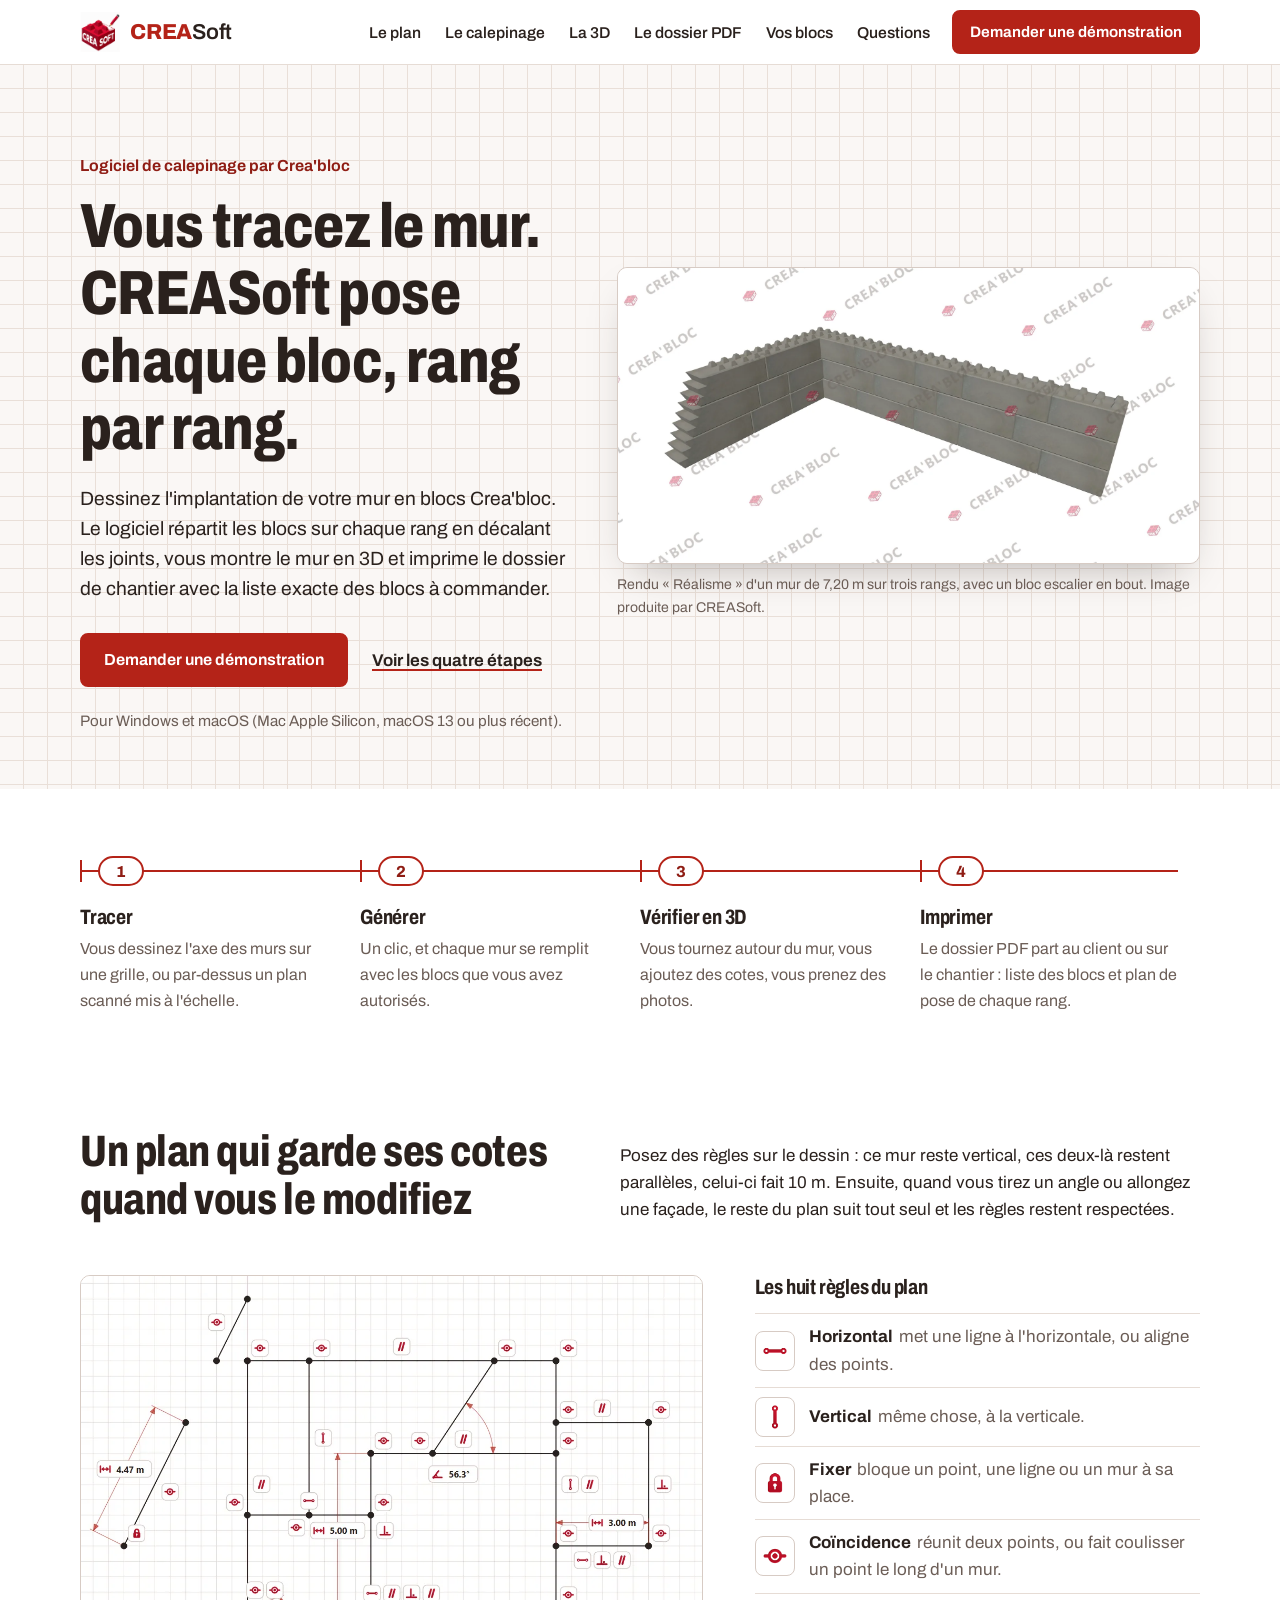
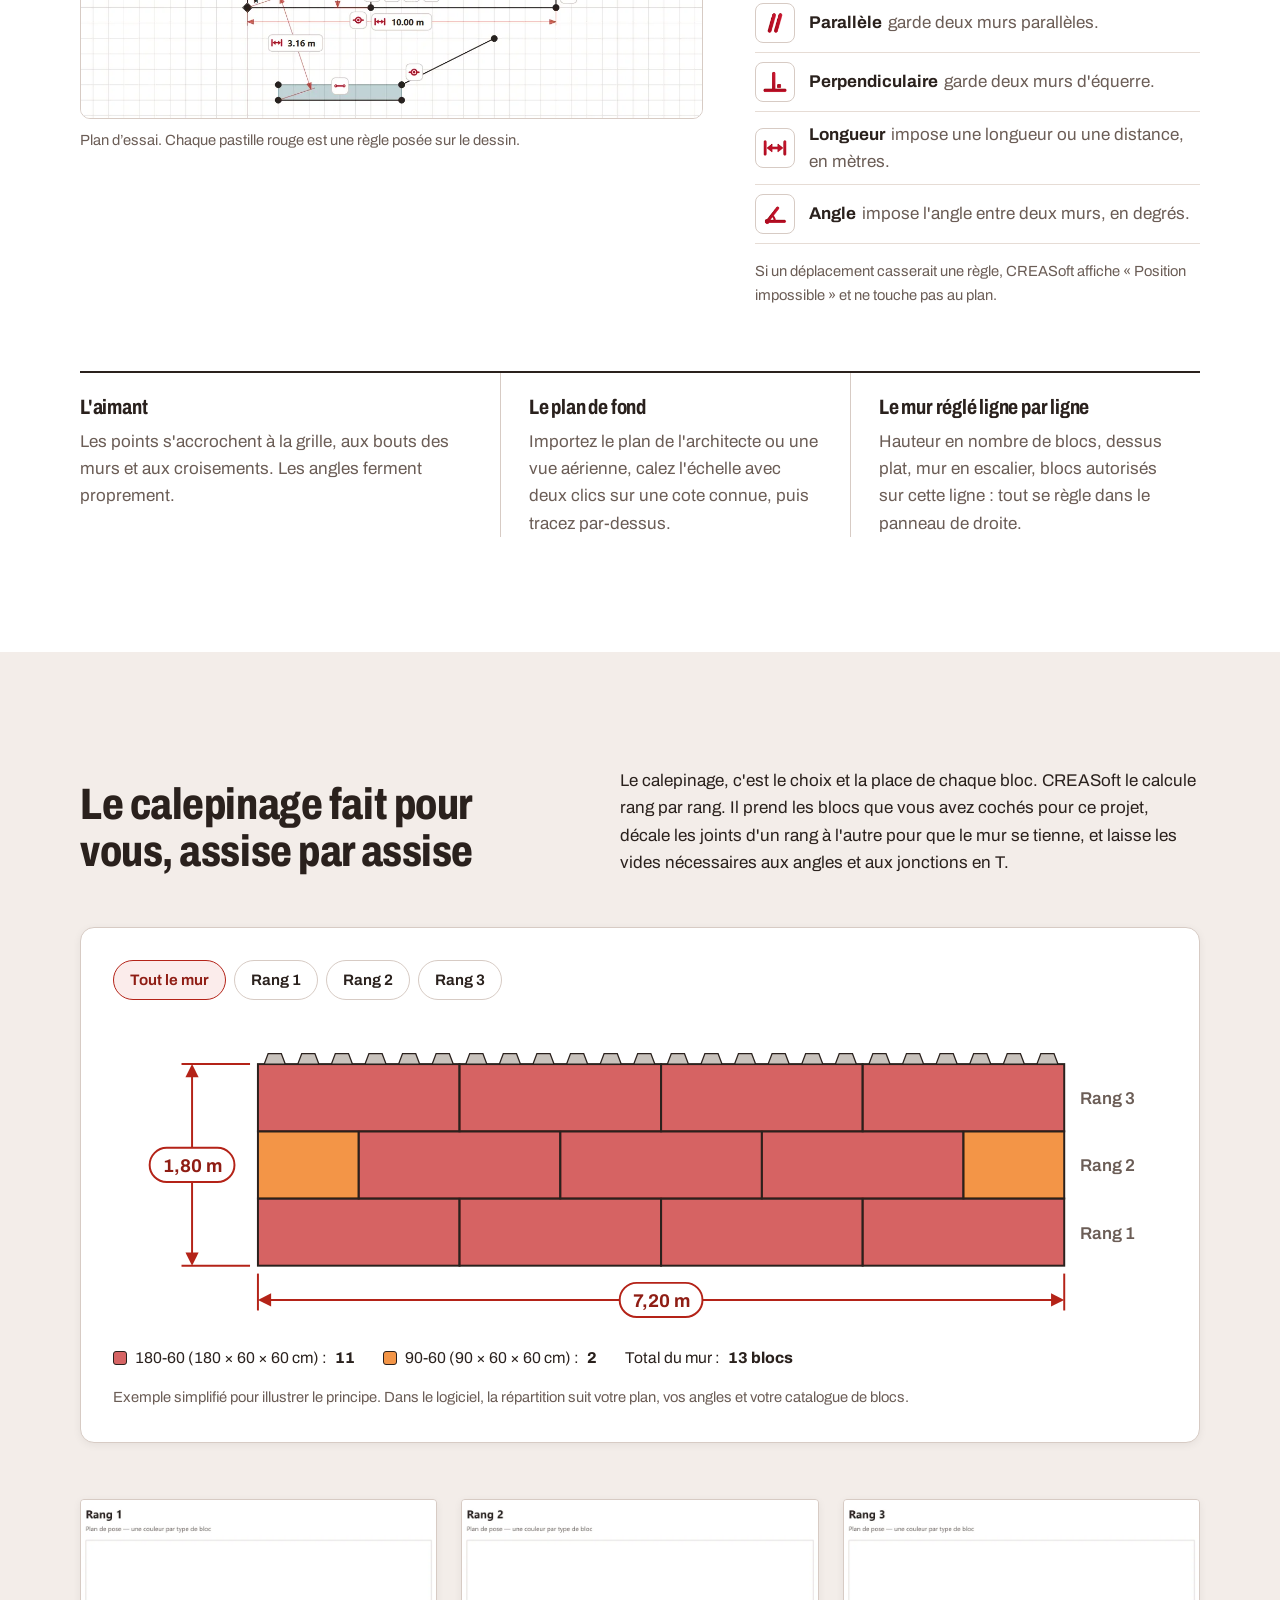
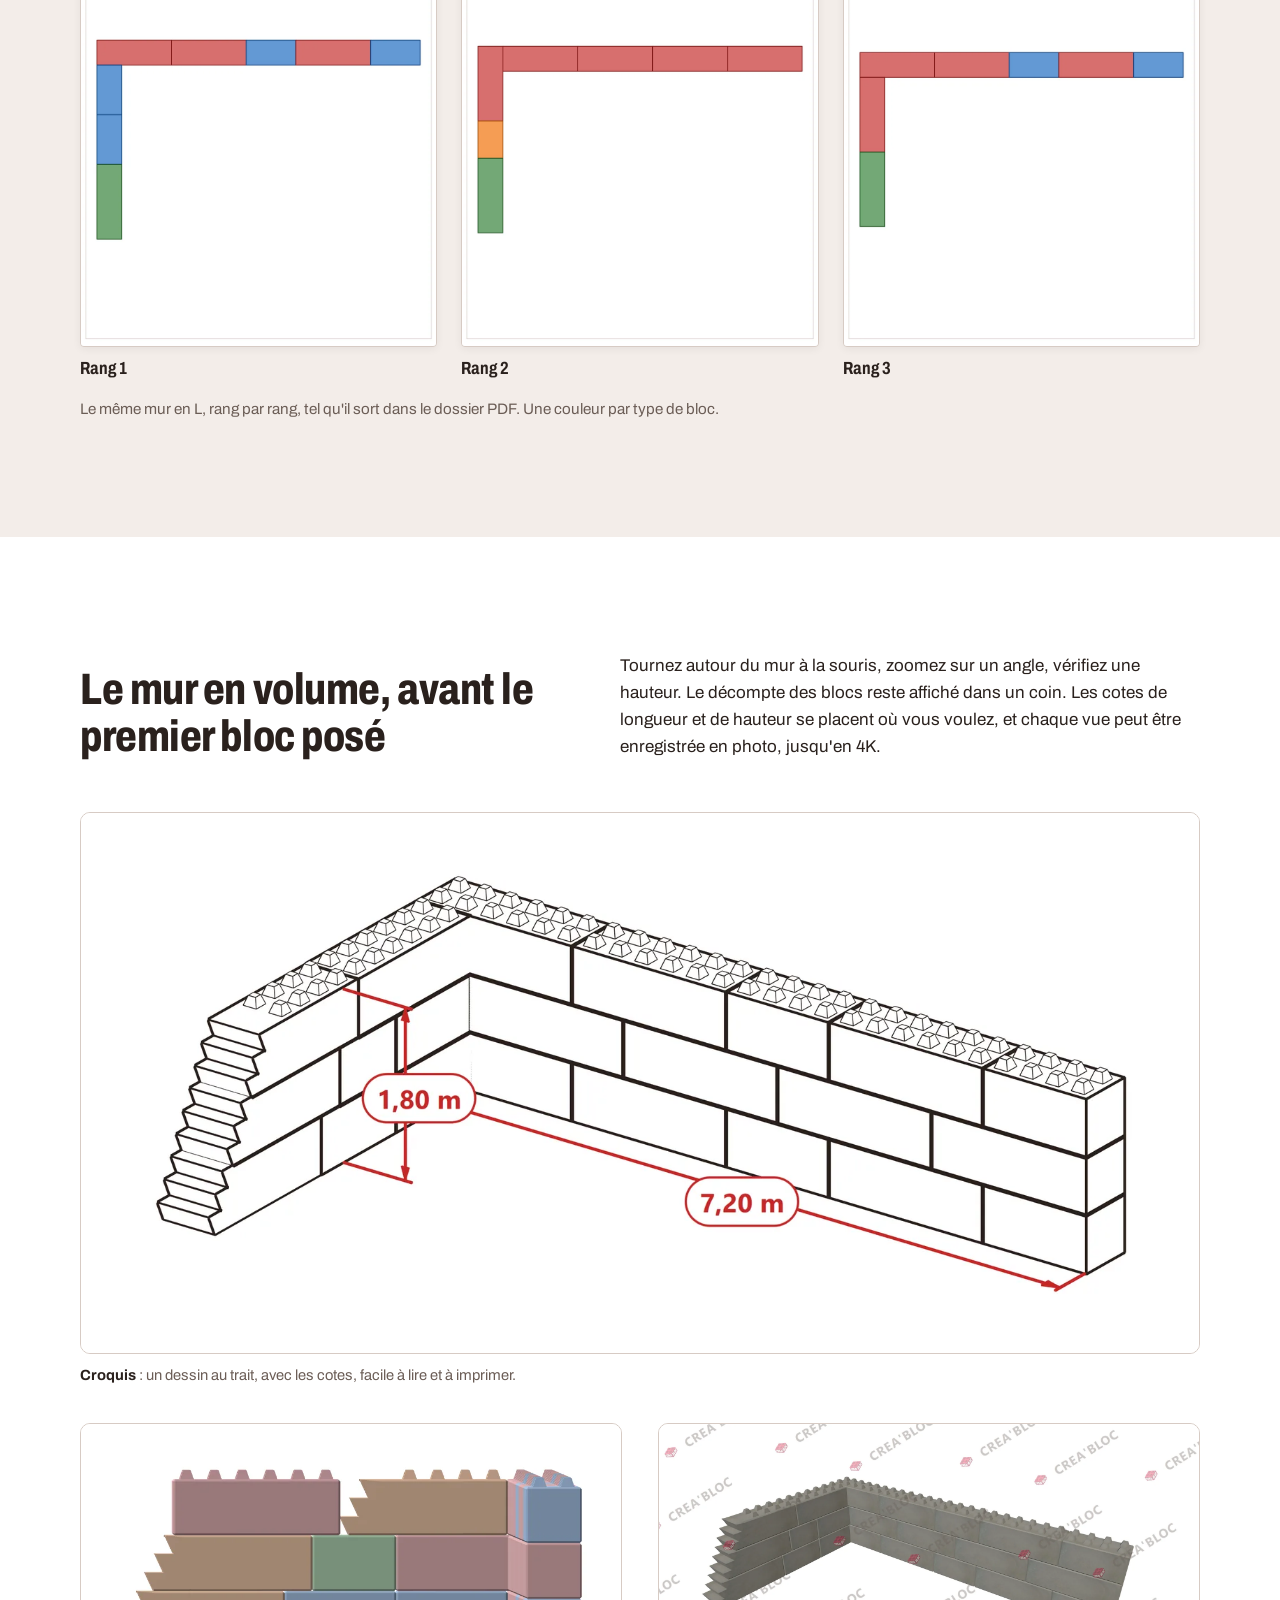
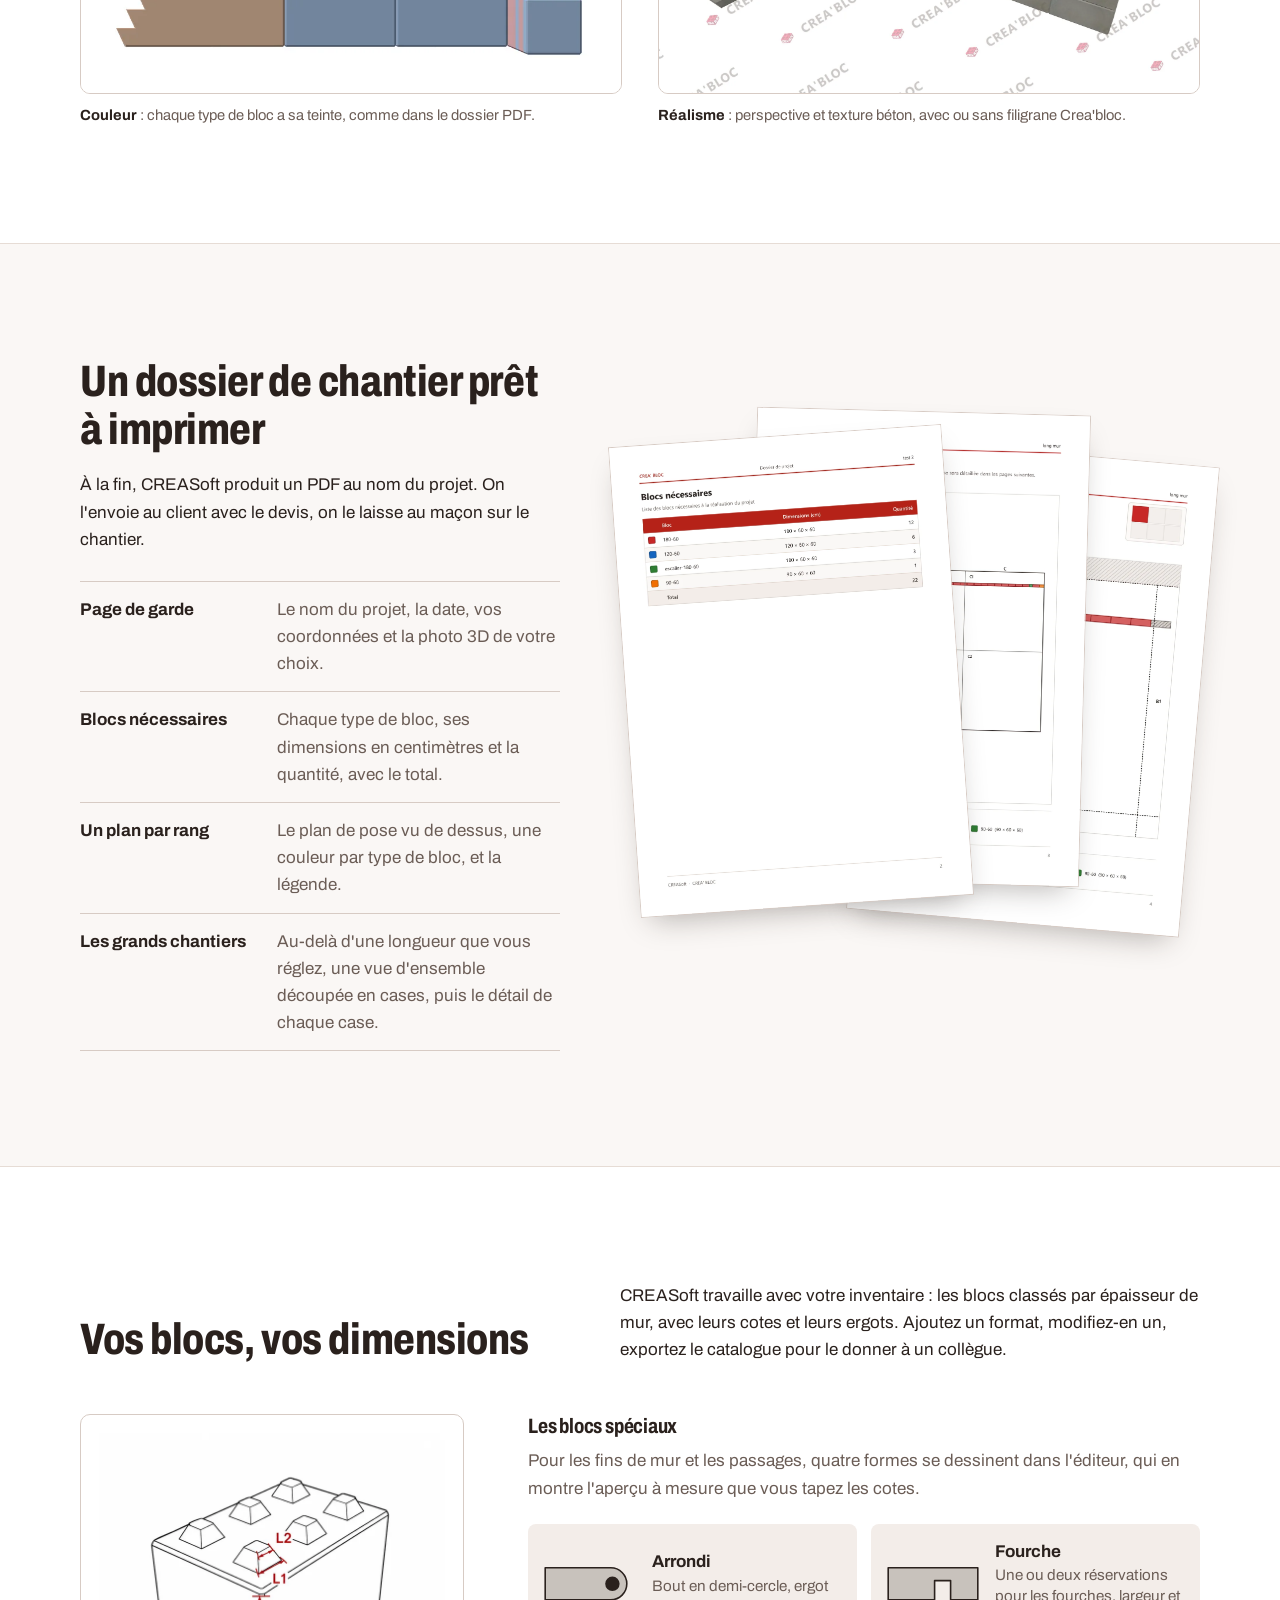
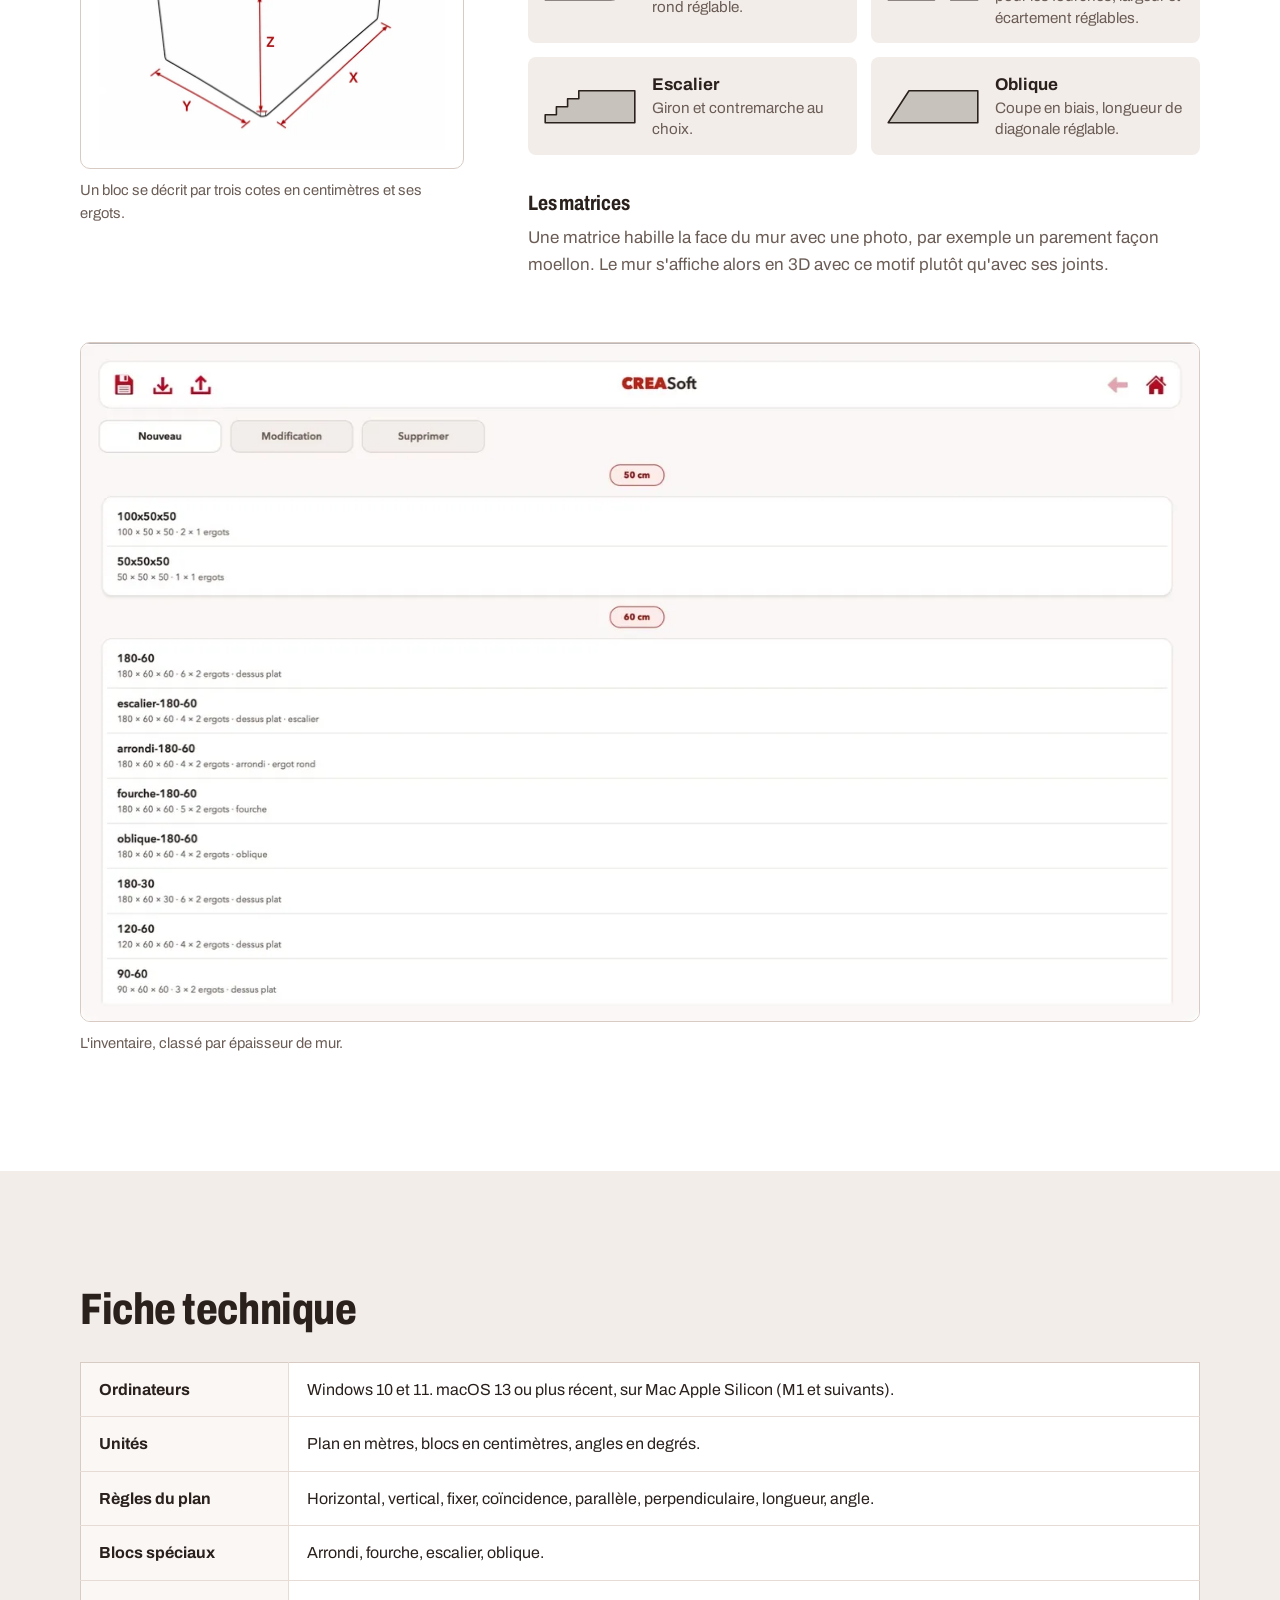
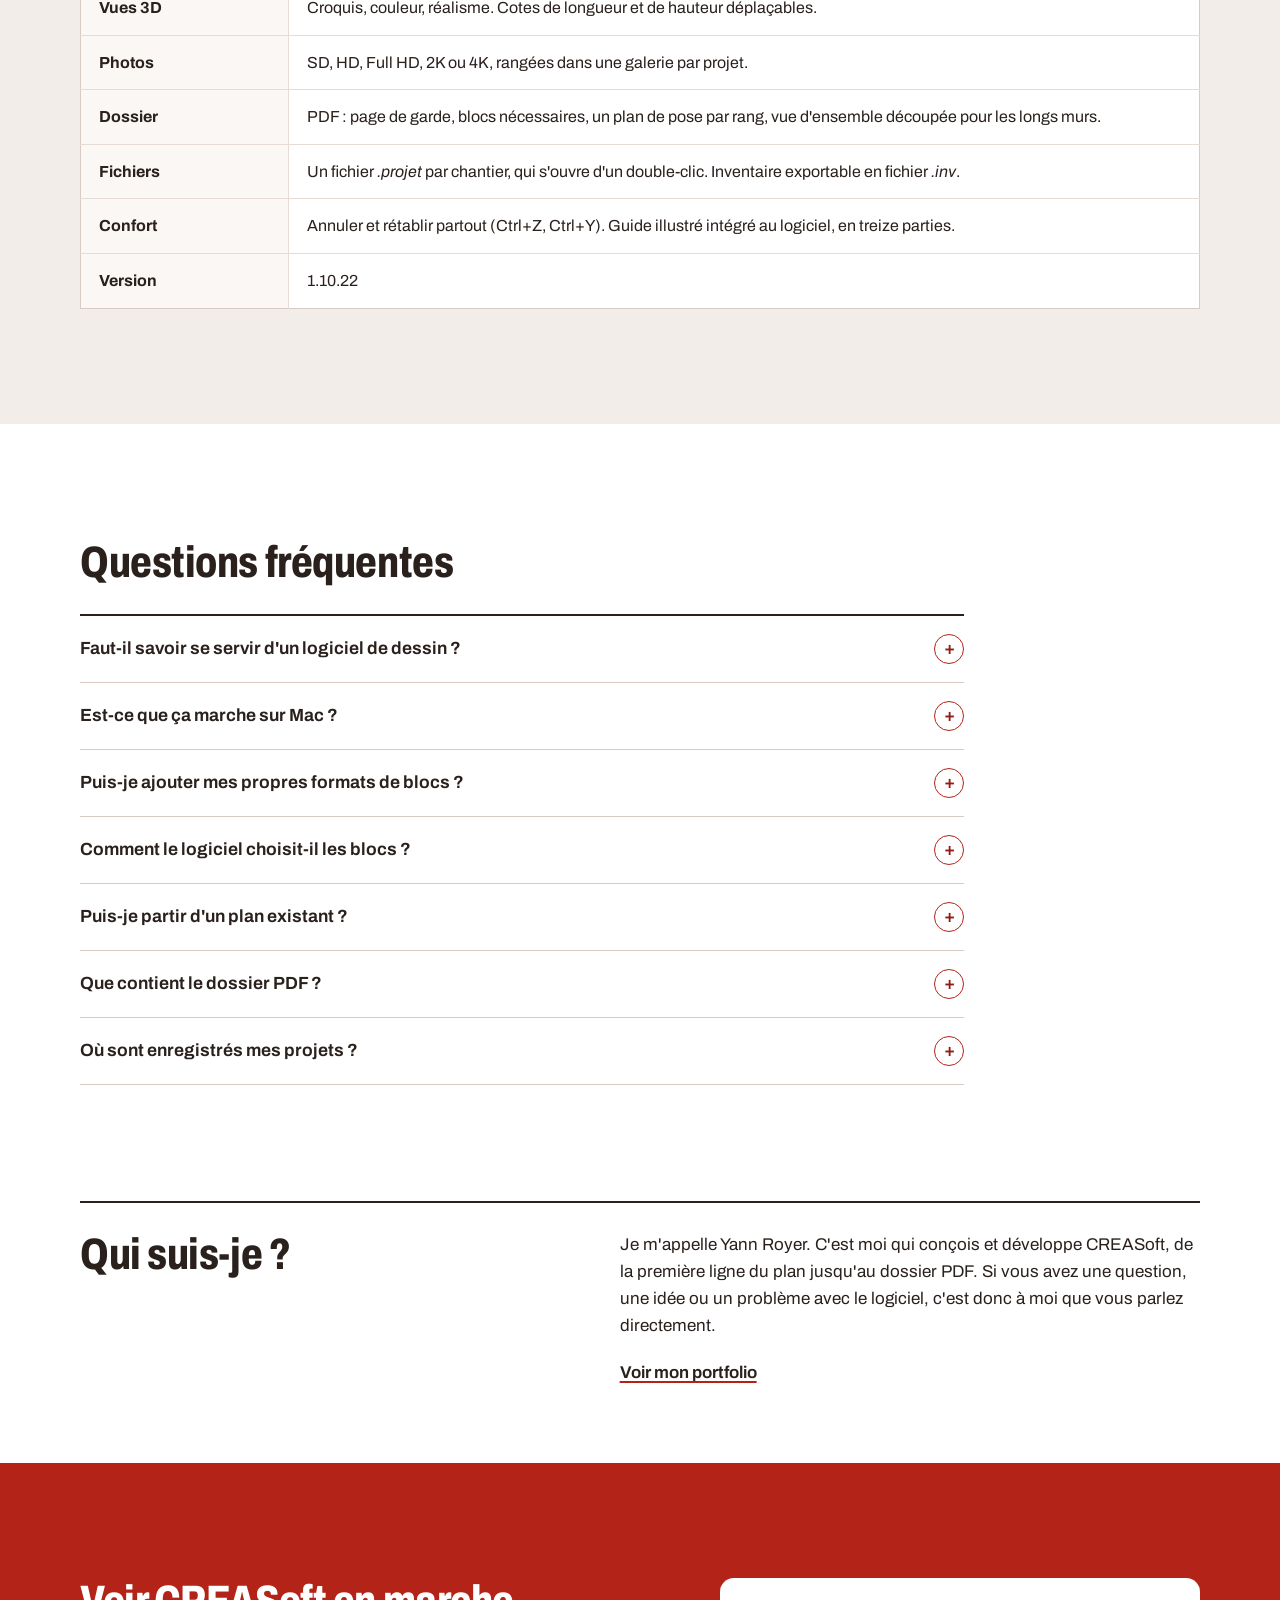
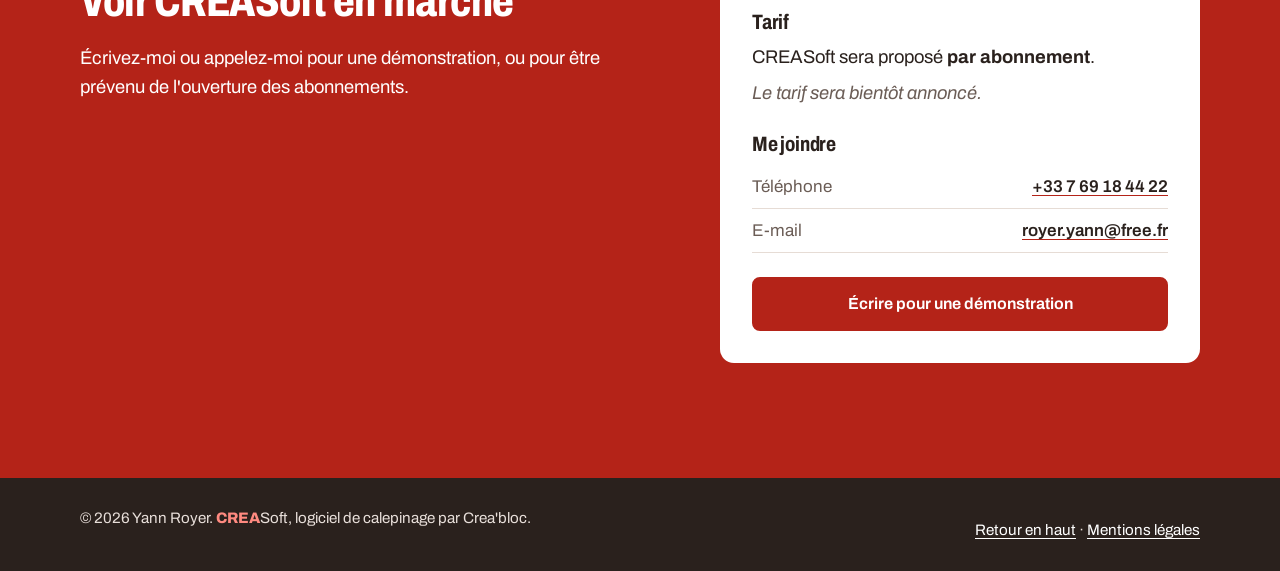
==== index.html @ 6e88af64 "Site vitrine CREASoft : première version Page d'accueil (plan, calepinage, 3D, dossier PDF, blocs, f" ====
<!doctype html>
<html lang="fr">
<head>
<meta charset="utf-8">
<meta name="viewport" content="width=device-width, initial-scale=1">
<title>CREASoft, le logiciel de calepinage des murs Crea'bloc</title>
<meta name="description" content="CREASoft dessine votre mur en blocs Crea'bloc : plan coté, répartition des blocs rang par rang, vue 3D et dossier PDF avec la liste des blocs à commander. Windows et macOS.">
<link rel="icon" type="image/png" href="img/favicon.png">
<link rel="preconnect" href="https://fonts.googleapis.com">
<link rel="preconnect" href="https://fonts.gstatic.com" crossorigin>
<link href="https://fonts.googleapis.com/css2?family=Archivo:wdth,wght@62..125,400..800&display=swap" rel="stylesheet">
<link rel="stylesheet" href="style.css">
</head>
<body>

<a class="sauter" href="#contenu">Aller au contenu</a>

<header class="entete">
  <div class="entete-int">
    <a class="marque" href="#haut" aria-label="CREASoft, retour en haut">
      <img src="img/logo-creasoft.png" alt="" width="40" height="40">
      <span><b>CREA</b>Soft</span>
    </a>
    <button class="menu-bouton" type="button" aria-expanded="false" aria-controls="menu">Menu</button>
    <nav id="menu" class="menu" aria-label="Navigation principale">
      <a href="#plan">Le plan</a>
      <a href="#calepinage">Le calepinage</a>
      <a href="#trois-d">La 3D</a>
      <a href="#dossier">Le dossier PDF</a>
      <a href="#catalogue">Vos blocs</a>
      <a href="#questions">Questions</a>
      <a class="bouton bouton-petit" href="#contact">Demander une démonstration</a>
    </nav>
  </div>
</header>

<main id="contenu">

<!-- ============ OUVERTURE ============ -->
<section class="ouverture" id="haut">
  <div class="ouverture-texte">
    <p class="surtitre">Logiciel de calepinage par Crea'bloc</p>
    <h1>Vous tracez le mur.<br>CREASoft pose chaque bloc, rang par rang.</h1>
    <p class="chapo">Dessinez l'implantation de votre mur en blocs Crea'bloc. Le logiciel répartit les blocs sur chaque rang en décalant les joints, vous montre le mur en 3D et imprime le dossier de chantier avec la liste exacte des blocs à commander.</p>
    <div class="actions">
      <a class="bouton" href="#contact">Demander une démonstration</a>
      <a class="lien-fort" href="#etapes">Voir les quatre étapes</a>
    </div>
    <p class="systemes">Pour Windows et macOS (Mac Apple Silicon, macOS 13 ou plus récent).</p>
  </div>
  <figure class="ouverture-image">
    <img src="img/vue-realisme.webp" width="1800" height="914"
         alt="Rendu réaliste d'un mur en L en blocs béton Crea'bloc, trois rangs, terminé par un escalier, avec les ergots visibles sur le dessus.">
    <figcaption>Rendu « Réalisme » d'un mur de 7,20 m sur trois rangs, avec un bloc escalier en bout. Image produite par CREASoft.</figcaption>
  </figure>
</section>

<!-- ============ ÉTAPES ============ -->
<section class="etapes" id="etapes" aria-labelledby="etapes-titre">
  <h2 id="etapes-titre" class="visuellement-cache">Les quatre étapes</h2>
  <ol class="chaine">
    <li>
      <span class="chaine-cote">1</span>
      <h3>Tracer</h3>
      <p>Vous dessinez l'axe des murs sur une grille, ou par-dessus un plan scanné mis à l'échelle.</p>
    </li>
    <li>
      <span class="chaine-cote">2</span>
      <h3>Générer</h3>
      <p>Un clic, et chaque mur se remplit avec les blocs que vous avez autorisés.</p>
    </li>
    <li>
      <span class="chaine-cote">3</span>
      <h3>Vérifier en 3D</h3>
      <p>Vous tournez autour du mur, vous ajoutez des cotes, vous prenez des photos.</p>
    </li>
    <li>
      <span class="chaine-cote">4</span>
      <h3>Imprimer</h3>
      <p>Le dossier PDF part au client ou sur le chantier : liste des blocs et plan de pose de chaque rang.</p>
    </li>
  </ol>
</section>

<!-- ============ PLAN ============ -->
<section class="bloc-section" id="plan" aria-labelledby="plan-titre">
  <div class="section-tete">
    <h2 id="plan-titre">Un plan qui garde ses cotes quand vous le modifiez</h2>
    <p>Posez des règles sur le dessin : ce mur reste vertical, ces deux-là restent parallèles, celui-ci fait 10 m. Ensuite, quand vous tirez un angle ou allongez une façade, le reste du plan suit tout seul et les règles restent respectées.</p>
  </div>

  <div class="plan-grille">
    <figure class="cadre cadre-papier">
      <img src="img/plan-contraintes.webp" width="1180" height="840" loading="lazy"
           alt="Plan d'une maison dans CREASoft : murs en traits noirs sur grille, pastilles rouges des règles (parallèle, perpendiculaire, angle de 56,3 degrés), longueurs de 10,00 m, 5,00 m, 3,00 m, 4,47 m et 3,16 m.">
      <figcaption>Plan d’essai. Chaque pastille rouge est une règle posée sur le dessin.</figcaption>
    </figure>

    <div class="contraintes">
      <h3>Les huit règles du plan</h3>
      <ul class="liste-contraintes">
        <li><img src="img/icones/horizontal.png" alt="" width="36" height="36"><div><b>Horizontal</b><span>met une ligne à l'horizontale, ou aligne des points.</span></div></li>
        <li><img src="img/icones/vertical.png" alt="" width="36" height="36"><div><b>Vertical</b><span>même chose, à la verticale.</span></div></li>
        <li><img src="img/icones/fixer.png" alt="" width="36" height="36"><div><b>Fixer</b><span>bloque un point, une ligne ou un mur à sa place.</span></div></li>
        <li><img src="img/icones/coincidence.png" alt="" width="36" height="36"><div><b>Coïncidence</b><span>réunit deux points, ou fait coulisser un point le long d'un mur.</span></div></li>
        <li><img src="img/icones/parallele.png" alt="" width="36" height="36"><div><b>Parallèle</b><span>garde deux murs parallèles.</span></div></li>
        <li><img src="img/icones/perpendiculaire.png" alt="" width="36" height="36"><div><b>Perpendiculaire</b><span>garde deux murs d'équerre.</span></div></li>
        <li><img src="img/icones/longueur.png" alt="" width="36" height="36"><div><b>Longueur</b><span>impose une longueur ou une distance, en mètres.</span></div></li>
        <li><img src="img/icones/angle.png" alt="" width="36" height="36"><div><b>Angle</b><span>impose l'angle entre deux murs, en degrés.</span></div></li>
      </ul>
      <p class="note">Si un déplacement casserait une règle, CREASoft affiche « Position impossible » et ne touche pas au plan.</p>
    </div>
  </div>

  <div class="atouts">
    <div>
      <h3>L'aimant</h3>
      <p>Les points s'accrochent à la grille, aux bouts des murs et aux croisements. Les angles ferment proprement.</p>
    </div>
    <div>
      <h3>Le plan de fond</h3>
      <p>Importez le plan de l'architecte ou une vue aérienne, calez l'échelle avec deux clics sur une cote connue, puis tracez par-dessus.</p>
    </div>
    <div>
      <h3>Le mur réglé ligne par ligne</h3>
      <p>Hauteur en nombre de blocs, dessus plat, mur en escalier, blocs autorisés sur cette ligne : tout se règle dans le panneau de droite.</p>
    </div>
  </div>
</section>

<!-- ============ CALEPINAGE ============ -->
<section class="bloc-section section-beton" id="calepinage" aria-labelledby="calepinage-titre">
  <div class="section-tete">
    <h2 id="calepinage-titre">Le calepinage fait pour vous, assise par assise</h2>
    <p>Le calepinage, c'est le choix et la place de chaque bloc. CREASoft le calcule rang par rang. Il prend les blocs que vous avez cochés pour ce projet, décale les joints d'un rang à l'autre pour que le mur se tienne, et laisse les vides nécessaires aux angles et aux jonctions en T.</p>
  </div>

  <div class="elevation" data-elevation>
    <div class="elevation-barre" role="group" aria-label="Choisir le rang à afficher">
      <button type="button" class="puce" aria-pressed="true" data-rang="tous">Tout le mur</button>
      <button type="button" class="puce" aria-pressed="false" data-rang="1">Rang 1</button>
      <button type="button" class="puce" aria-pressed="false" data-rang="2">Rang 2</button>
      <button type="button" class="puce" aria-pressed="false" data-rang="3">Rang 3</button>
    </div>
    <div class="elevation-dessin">
      <svg viewBox="0 44 800 236" role="img" aria-labelledby="elev-titre elev-desc" data-svg>
        <title id="elev-titre">Élévation d'un mur droit de 7,20 m sur trois rangs</title>
        <desc id="elev-desc">Rangs 1 et 3 : quatre blocs de 180 cm. Rang 2 : un demi-bloc de 90 cm à chaque bout et trois blocs de 180 cm, pour décaler les joints.</desc>
      </svg>
    </div>
    <div class="elevation-legende" aria-live="polite" data-legende></div>
    <p class="note">Exemple simplifié pour illustrer le principe. Dans le logiciel, la répartition suit votre plan, vos angles et votre catalogue de blocs.</p>
  </div>

  <div class="rangs">
    <figure>
      <img src="img/pdf-rang1.webp" width="914" height="1148" loading="lazy" alt="Page « Rang 1 » du dossier PDF : plan de pose vu de dessus, un mur en L, blocs colorés par type.">
      <figcaption>Rang 1</figcaption>
    </figure>
    <figure>
      <img src="img/pdf-rang2.webp" width="914" height="1148" loading="lazy" alt="Page « Rang 2 » du dossier PDF : les blocs sont décalés par rapport au rang 1.">
      <figcaption>Rang 2</figcaption>
    </figure>
    <figure>
      <img src="img/pdf-rang3.webp" width="914" height="1148" loading="lazy" alt="Page « Rang 3 » du dossier PDF : le rang du dessus, de nouveau décalé.">
      <figcaption>Rang 3</figcaption>
    </figure>
  </div>
  <p class="legende-rangs">Le même mur en L, rang par rang, tel qu'il sort dans le dossier PDF. Une couleur par type de bloc.</p>
</section>

<!-- ============ 3D ============ -->
<section class="bloc-section" id="trois-d" aria-labelledby="troisd-titre">
  <div class="section-tete">
    <h2 id="troisd-titre">Le mur en volume, avant le premier bloc posé</h2>
    <p>Tournez autour du mur à la souris, zoomez sur un angle, vérifiez une hauteur. Le décompte des blocs reste affiché dans un coin. Les cotes de longueur et de hauteur se placent où vous voulez, et chaque vue peut être enregistrée en photo, jusqu'en 4K.</p>
  </div>

  <div class="vues">
    <figure class="vue vue-grande">
      <img src="img/vue-croquis.webp" width="1600" height="773" loading="lazy" alt="Vue croquis en noir et blanc du mur en L, avec cotes rouges de 1,80 m de hauteur et 7,20 m de longueur.">
      <figcaption><b>Croquis</b> : un dessin au trait, avec les cotes, facile à lire et à imprimer.</figcaption>
    </figure>
    <figure class="vue">
      <img src="img/vue-couleur.webp" width="1000" height="470" loading="lazy" alt="Vue en couleur du même mur : chaque type de bloc a sa teinte.">
      <figcaption><b>Couleur</b> : chaque type de bloc a sa teinte, comme dans le dossier PDF.</figcaption>
    </figure>
    <figure class="vue">
      <img src="img/vue-realisme.webp" width="1800" height="914" loading="lazy" alt="Vue réaliste du même mur, texture béton et filigrane Crea'bloc.">
      <figcaption><b>Réalisme</b> : perspective et texture béton, avec ou sans filigrane Crea'bloc.</figcaption>
    </figure>
  </div>
</section>

<!-- ============ DOSSIER PDF ============ -->
<section class="bloc-section section-papier" id="dossier" aria-labelledby="dossier-titre">
  <div class="dossier">
    <div class="dossier-texte">
      <h2 id="dossier-titre">Un dossier de chantier prêt à imprimer</h2>
      <p>À la fin, CREASoft produit un PDF au nom du projet. On l'envoie au client avec le devis, on le laisse au maçon sur le chantier.</p>
      <dl class="sommaire-pdf">
        <div><dt>Page de garde</dt><dd>Le nom du projet, la date, vos coordonnées et la photo 3D de votre choix.</dd></div>
        <div><dt>Blocs nécessaires</dt><dd>Chaque type de bloc, ses dimensions en centimètres et la quantité, avec le total.</dd></div>
        <div><dt>Un plan par rang</dt><dd>Le plan de pose vu de dessus, une couleur par type de bloc, et la légende.</dd></div>
        <div><dt>Les grands chantiers</dt><dd>Au-delà d'une longueur que vous réglez, une vue d'ensemble découpée en cases, puis le détail de chaque case.</dd></div>
      </dl>
    </div>
    <div class="feuilles">
      <img class="feuille f1" src="img/pdf-quantitatif.webp" width="1075" height="1521" loading="lazy" alt="Page « Blocs nécessaires » du dossier : tableau avec 180-60 (12), 120-60 (6), escalier-180-60 (3), 90-60 (1), total 22.">
      <img class="feuille f2" src="img/pdf-vue-ensemble.webp" width="1075" height="1521" loading="lazy" alt="Page « Vue d'ensemble » d'un long mur, quadrillée en 3 sur 2 cases.">
      <img class="feuille f3" src="img/pdf-case.webp" width="1075" height="1521" loading="lazy" alt="Page « Couche 1, case A1 » : le détail d'une case du long mur.">
    </div>
  </div>
</section>

<!-- ============ CATALOGUE ============ -->
<section class="bloc-section" id="catalogue" aria-labelledby="catalogue-titre">
  <div class="section-tete">
    <h2 id="catalogue-titre">Vos blocs, vos dimensions</h2>
    <p>CREASoft travaille avec votre inventaire : les blocs classés par épaisseur de mur, avec leurs cotes et leurs ergots. Ajoutez un format, modifiez-en un, exportez le catalogue pour le donner à un collègue.</p>
  </div>

  <div class="catalogue">
    <figure class="cadre cadre-schema">
      <img src="img/schema-bloc.webp" width="700" height="640" loading="lazy" alt="Schéma d'un bloc à ergots avec ses cotes : longueur X, section Y, hauteur Z, largeurs d'ergot L1 et L2.">
      <figcaption>Un bloc se décrit par trois cotes en centimètres et ses ergots.</figcaption>
    </figure>

    <div class="speciaux">
      <h3>Les blocs spéciaux</h3>
      <p>Pour les fins de mur et les passages, quatre formes se dessinent dans l'éditeur, qui en montre l'aperçu à mesure que vous tapez les cotes.</p>
      <ul class="formes">
        <li>
          <svg viewBox="0 0 120 50" aria-hidden="true"><path d="M4 6h82a20 20 0 0 1 0 40H4z"/><circle cx="88" cy="26" r="9" class="ergot"/></svg>
          <b>Arrondi</b><span>Bout en demi-cercle, ergot rond réglable.</span>
        </li>
        <li>
          <svg viewBox="0 0 120 50" aria-hidden="true"><path d="M4 6h112v40H82V22H62v24H4z"/></svg>
          <b>Fourche</b><span>Une ou deux réservations pour les fourches, largeur et écartement réglables.</span>
        </li>
        <li>
          <svg viewBox="0 0 120 50" aria-hidden="true"><path d="M4 46V36h14V26h14V16h14V6h70v40z"/></svg>
          <b>Escalier</b><span>Giron et contremarche au choix.</span>
        </li>
        <li>
          <svg viewBox="0 0 120 50" aria-hidden="true"><path d="M30 6h86v40H4z"/></svg>
          <b>Oblique</b><span>Coupe en biais, longueur de diagonale réglable.</span>
        </li>
      </ul>
      <h3>Les matrices</h3>
      <p>Une matrice habille la face du mur avec une photo, par exemple un parement façon moellon. Le mur s'affiche alors en 3D avec ce motif plutôt qu'avec ses joints.</p>
    </div>
  </div>

  <figure class="cadre ecran">
    <img src="img/ecran-inventaire.webp" width="1383" height="839" loading="lazy" alt="Écran Inventaire de CREASoft : blocs groupés par section (50 cm, 60 cm), avec 180-60, escalier-180-60, arrondi-180-60, fourche-180-60, oblique-180-60, 120-60, 90-60.">
    <figcaption>L'inventaire, classé par épaisseur de mur.</figcaption>
  </figure>
</section>

<!-- ============ FICHE TECHNIQUE ============ -->
<section class="bloc-section section-beton" id="fiche" aria-labelledby="fiche-titre">
  <h2 id="fiche-titre">Fiche technique</h2>
  <table class="fiche">
    <tbody>
      <tr><th scope="row">Ordinateurs</th><td>Windows 10 et 11. macOS 13 ou plus récent, sur Mac Apple Silicon (M1 et suivants).</td></tr>
      <tr><th scope="row">Unités</th><td>Plan en mètres, blocs en centimètres, angles en degrés.</td></tr>
      <tr><th scope="row">Règles du plan</th><td>Horizontal, vertical, fixer, coïncidence, parallèle, perpendiculaire, longueur, angle.</td></tr>
      <tr><th scope="row">Blocs spéciaux</th><td>Arrondi, fourche, escalier, oblique.</td></tr>
      <tr><th scope="row">Vues 3D</th><td>Croquis, couleur, réalisme. Cotes de longueur et de hauteur déplaçables.</td></tr>
      <tr><th scope="row">Photos</th><td>SD, HD, Full HD, 2K ou 4K, rangées dans une galerie par projet.</td></tr>
      <tr><th scope="row">Dossier</th><td>PDF : page de garde, blocs nécessaires, un plan de pose par rang, vue d'ensemble découpée pour les longs murs.</td></tr>
      <tr><th scope="row">Fichiers</th><td>Un fichier <i>.projet</i> par chantier, qui s'ouvre d'un double-clic. Inventaire exportable en fichier <i>.inv</i>.</td></tr>
      <tr><th scope="row">Confort</th><td>Annuler et rétablir partout (Ctrl+Z, Ctrl+Y). Guide illustré intégré au logiciel, en treize parties.</td></tr>
      <tr><th scope="row">Version</th><td>1.10.22</td></tr>
    </tbody>
  </table>
</section>

<!-- ============ QUESTIONS ============ -->
<section class="bloc-section" id="questions" aria-labelledby="questions-titre">
  <h2 id="questions-titre">Questions fréquentes</h2>
  <div class="faq">
    <details>
      <summary>Faut-il savoir se servir d'un logiciel de dessin ?</summary>
      <p>Non. On trace un mur avec deux clics, l'aimant ferme les angles, et un guide illustré est intégré au logiciel, de l'ouverture d'un projet jusqu'à l'impression du dossier.</p>
    </details>
    <details>
      <summary>Est-ce que ça marche sur Mac ?</summary>
      <p>Oui, sur les Mac Apple Silicon (M1 et suivants) avec macOS 13 ou plus récent.</p>
    </details>
    <details>
      <summary>Puis-je ajouter mes propres formats de blocs ?</summary>
      <p>Oui. L'inventaire se modifie : vous entrez les trois cotes en centimètres et les ergots, ou vous créez un bloc spécial (arrondi, fourche, escalier, oblique). Les nouveaux blocs apparaissent ensuite dans les réglages de vos projets.</p>
    </details>
    <details>
      <summary>Comment le logiciel choisit-il les blocs ?</summary>
      <p>Pour chaque projet, vous choisissez l'épaisseur du mur et vous cochez les blocs autorisés. Vous pouvez même restreindre les blocs mur par mur. CREASoft ne pose que ceux-là, en décalant les joints d'un rang à l'autre.</p>
    </details>
    <details>
      <summary>Puis-je partir d'un plan existant ?</summary>
      <p>Oui. Importez une image du plan, indiquez une longueur connue pour mettre l'image à l'échelle, puis tracez les murs par-dessus.</p>
    </details>
    <details>
      <summary>Que contient le dossier PDF ?</summary>
      <p>Une page de garde avec la photo 3D choisie, la liste des blocs nécessaires avec leurs quantités, puis un plan de pose par rang. Pour un long mur, une vue d'ensemble découpée en cases et le détail de chaque case.</p>
    </details>
    <details>
      <summary>Où sont enregistrés mes projets ?</summary>
      <p>Sur votre ordinateur : chaque chantier est un fichier <i>.projet</i> qui contient le plan, les réglages et les photos. Les dossiers PDF et les photos vont dans un dossier <i>docs_CREASoft</i>, au nom de chaque projet.</p>
    </details>
  </div>
</section>

<!-- ============ QUI SUIS-JE ============ -->
<section class="bloc-section" id="auteur" aria-labelledby="auteur-titre">
  <div class="auteur">
    <h2 id="auteur-titre">Qui suis-je ?</h2>
    <div>
      <p>Je m'appelle Yann Royer. C'est moi qui conçois et développe CREASoft, de la première ligne du plan jusqu'au dossier PDF. Si vous avez une question, une idée ou un problème avec le logiciel, c'est donc à moi que vous parlez directement.</p>
      <p><a class="lien-fort" href="https://yann.royer.contact" rel="author">Voir mon portfolio</a></p>
    </div>
  </div>
</section>

<!-- ============ TARIF ET CONTACT ============ -->
<section class="bloc-section section-rouge" id="contact" aria-labelledby="contact-titre">
  <div class="contact">
    <div>
      <h2 id="contact-titre">Voir CREASoft en marche</h2>
      <p>Écrivez-moi ou appelez-moi pour une démonstration, ou pour être prévenu de l'ouverture des abonnements.</p>
    </div>
    <div class="contact-carte">
      <h3>Tarif</h3>
      <p>CREASoft sera proposé <b>par abonnement</b>.</p>
      <p class="bientot">Le tarif sera bientôt annoncé.</p>
      <h3>Me joindre</h3>
      <ul class="coordonnees">
        <li><span>Téléphone</span> <a href="tel:+33769184422">+33 7 69 18 44 22</a></li>
        <li><span>E-mail</span> <a href="mailto:royer.yann@free.fr">royer.yann@free.fr</a></li>
      </ul>
      <a class="bouton bouton-clair" href="mailto:royer.yann@free.fr?subject=D%C3%A9monstration%20CREASoft">Écrire pour une démonstration</a>
    </div>
  </div>
</section>

</main>

<footer class="pied">
  <div class="pied-int">
    <p>© 2026 Yann Royer. <b>CREA</b>Soft, logiciel de calepinage par Crea'bloc.</p>
    <p><a href="#haut">Retour en haut</a> · <a href="mentions-legales.html">Mentions légales</a></p>
  </div>
</footer>

<script src="site.js" defer></script>
</body>
</html>
---- style.css ----
/* CREASoft, site vitrine.
   Couleurs reprises de Palette.hpp (logiciel) ; teintes des blocs reprises
   de Palette::blockCategory, comme dans le dossier PDF. */

:root {
  --brique: #b42318;        /* Palette::brand */
  --brique-survol: #c62828; /* Palette::brandHover */
  --brique-appui: #9b1c1c;  /* Palette::brandPress */
  --brique-texte: #8f1d14;  /* Palette::brandText */
  --brique-voile: #fbeceb;  /* Palette::brandTint */
  --encre: #2a211d;         /* Palette::ink */
  --encre-douce: #6b5d56;   /* Palette::inkSoft */
  --papier: #faf7f5;        /* Palette::pageBg */
  --surface: #f3ede9;       /* Palette::surface */
  --blanc: #ffffff;
  --trait: #d7cbc4;         /* Palette::border */
  --trait-doux: #e6dcd5;    /* Palette::borderSoft */
  --grille: #e9dfd8;        /* Palette::gridLine */
  --beton: #c8c2bc;         /* Palette::blocBody */
  --petrole: #1f5f6b;       /* Palette::petrol */
  --ambre: #d9a441;         /* Palette::amber */

  --bloc-180: #c62828;
  --bloc-90: #ef6c00;

  --police: "Archivo", "Segoe UI", system-ui, sans-serif;
  --large: 1200px;
  --gouttiere: clamp(16px, 4vw, 40px);
  --rayon: 10px;
  --ombre: 0 2px 8px rgba(0, 0, 0, .06); /* Palette::shadow */
}

*, *::before, *::after { box-sizing: border-box; }

html { scroll-behavior: smooth; scroll-padding-top: 80px; }
@media (prefers-reduced-motion: reduce) { html { scroll-behavior: auto; } }

body {
  margin: 0;
  background: var(--blanc);
  color: var(--encre);
  font-family: var(--police);
  font-size: 1.0625rem;
  line-height: 1.6;
  font-variation-settings: "wdth" 100;
  -webkit-font-smoothing: antialiased;
  overflow-x: clip;
  text-rendering: optimizeLegibility;
}

img { max-width: 100%; height: auto; display: block; }

h1, h2, h3 {
  font-stretch: 78%;
  font-variation-settings: "wdth" 78;
  line-height: 1.08;
  margin: 0;
  letter-spacing: -.01em;
}
h1 { font-size: clamp(2.25rem, 5.2vw, 3.9rem); font-weight: 800; }
h2 { font-size: clamp(1.85rem, 3.6vw, 2.75rem); font-weight: 780; }
h3 { font-size: 1.3rem; font-weight: 720; line-height: 1.2; }

p { margin: 0; }
p + p { margin-top: .8em; }

a { color: var(--brique-texte); text-underline-offset: 3px; }
a:hover { color: var(--brique-survol); }

:focus-visible {
  outline: 3px solid var(--petrole);
  outline-offset: 3px;
  border-radius: 4px;
}

.visuellement-cache {
  position: absolute; width: 1px; height: 1px; overflow: hidden;
  clip: rect(0 0 0 0); white-space: nowrap;
}

.sauter {
  position: absolute; left: 12px; top: -60px; z-index: 100;
  background: var(--encre); color: var(--blanc); padding: 10px 14px; border-radius: 6px;
}
.sauter:focus { top: 12px; color: var(--blanc); }

/* ---------- Boutons ---------- */
.bouton {
  display: inline-flex; align-items: center; justify-content: center;
  min-height: 48px; padding: 12px 22px;
  background: var(--brique); color: var(--blanc);
  font-weight: 650; font-size: 1rem; text-decoration: none;
  border: 2px solid var(--brique); border-radius: 8px;
  transition: background-color .15s, border-color .15s;
}
.bouton:hover { background: var(--brique-survol); border-color: var(--brique-survol); color: var(--blanc); }
.bouton:active { background: var(--brique-appui); border-color: var(--brique-appui); }
.bouton-petit { min-height: 40px; padding: 8px 16px; font-size: .95rem; }
.bouton-clair { background: var(--blanc); color: var(--brique-texte); border-color: var(--blanc); }
.bouton-clair:hover { background: var(--brique-voile); border-color: var(--brique-voile); color: var(--brique-appui); }

.lien-fort { font-weight: 650; color: var(--encre); text-decoration-color: var(--brique); text-decoration-thickness: 2px; }

/* ---------- En-tête ---------- */
.entete {
  position: sticky; top: 0; z-index: 50;
  background: rgba(255, 255, 255, .96);
  border-bottom: 1px solid var(--trait-doux);
}
.entete-int {
  max-width: var(--large); margin: 0 auto; padding: 10px var(--gouttiere);
  display: flex; align-items: center; justify-content: space-between; gap: 20px;
}
.marque {
  display: inline-flex; align-items: center; gap: 10px;
  color: var(--encre); text-decoration: none;
  font-size: 1.35rem; font-weight: 600; letter-spacing: -.01em;
}
.marque b, .pied b { color: var(--brique); font-weight: 800; }
.marque:hover { color: var(--encre); }

.menu { display: flex; align-items: center; gap: 4px; }
.menu a:not(.bouton) {
  color: var(--encre); text-decoration: none; font-weight: 550; font-size: .98rem; white-space: nowrap;
  padding: 8px 10px; border-radius: 6px;
}
.menu a:not(.bouton):hover { background: var(--surface); color: var(--brique-texte); }
.menu .bouton { margin-left: 8px; }

.menu-bouton {
  display: none;
  font: inherit; font-weight: 650; color: var(--encre);
  background: var(--blanc); border: 1px solid var(--trait); border-radius: 8px;
  min-height: 44px; padding: 8px 16px; cursor: pointer;
}

@media (max-width: 1140px) {
  .menu-bouton { display: inline-flex; align-items: center; }
  .menu {
    display: none;
    position: absolute; left: 0; right: 0; top: 100%;
    flex-direction: column; align-items: stretch; gap: 0;
    background: var(--blanc); border-bottom: 1px solid var(--trait);
    padding: 8px var(--gouttiere) 18px;
    box-shadow: 0 12px 24px rgba(42, 33, 29, .08);
  }
  .menu.ouvert { display: flex; }
  .menu a:not(.bouton) { padding: 12px 4px; border-bottom: 1px solid var(--trait-doux); border-radius: 0; }
  .menu .bouton { margin: 14px 0 0; }
}

/* ---------- Ouverture : papier quadrillé du plan ---------- */
.ouverture {
  max-width: var(--large); margin: 0 auto;
  padding: clamp(40px, 7vw, 88px) var(--gouttiere) clamp(32px, 5vw, 56px);
  display: grid; grid-template-columns: minmax(0, 5fr) minmax(0, 6fr); gap: clamp(28px, 4vw, 56px);
  align-items: center;
  position: relative;
}
.ouverture::before {
  content: ""; position: absolute; inset: 0 calc(50% - 50vw); z-index: -1;
  background-color: var(--papier);
  background-image:
    linear-gradient(var(--grille) 1px, transparent 1px),
    linear-gradient(90deg, var(--grille) 1px, transparent 1px);
  background-size: 24px 24px;
  background-position: -1px -1px;
}
.surtitre {
  font-weight: 650; color: var(--brique-texte); margin-bottom: 14px; font-size: 1rem;
}
.chapo { font-size: 1.2rem; line-height: 1.55; color: var(--encre); margin-top: 22px; max-width: 34em; }
.actions { display: flex; flex-wrap: wrap; align-items: center; gap: 14px 24px; margin-top: 30px; }
.systemes { margin-top: 22px; font-size: .95rem; color: var(--encre-douce); }

.ouverture-image { margin: 0; }
.ouverture-image img {
  background: var(--blanc);
  border: 1px solid var(--trait);
  border-radius: var(--rayon);
  box-shadow: 0 18px 40px -18px rgba(42, 33, 29, .35);
}
.ouverture-image figcaption { font-size: .88rem; color: var(--encre-douce); margin-top: 10px; }

/* ---------- Étapes : une chaîne de cotes ---------- */
.etapes { max-width: var(--large); margin: 0 auto; padding: clamp(36px, 5vw, 64px) var(--gouttiere) 0; }
.chaine {
  list-style: none; margin: 0; padding: 0;
  display: grid; grid-template-columns: repeat(4, minmax(0, 1fr));
  position: relative;
}
.chaine li { position: relative; padding: 52px 22px 0 0; }
/* Ligne de cote rouge, avec un trait de rappel à chaque étape */
.chaine li::before {
  content: ""; position: absolute; left: 0; right: 0; top: 17px; height: 2px; background: var(--brique);
}
.chaine li::after {
  content: ""; position: absolute; left: 0; top: 7px; width: 2px; height: 22px; background: var(--brique);
}
.chaine li:last-child::before { right: 22px; }
.chaine-cote {
  position: absolute; top: 3px; left: 18px;
  display: inline-flex; align-items: center; justify-content: center;
  min-width: 46px; height: 30px; padding: 0 12px;
  background: var(--blanc); color: var(--brique-texte);
  border: 2px solid var(--brique); border-radius: 999px;
  font-weight: 750; font-size: 1rem; font-variant-numeric: tabular-nums;
}
.chaine h3 { margin-bottom: 6px; }
.chaine p { color: var(--encre-douce); font-size: 1rem; max-width: 24em; }

@media (max-width: 760px) {
  .chaine { grid-template-columns: 1fr; }
  .chaine li { padding: 0 0 26px 62px; }
  .chaine li::before { left: 17px; right: auto; top: 0; bottom: 0; width: 2px; height: auto; }
  .chaine li:last-child::before { right: auto; bottom: 26px; }
  .chaine li::after { left: 7px; top: 0; width: 22px; height: 2px; }
  .chaine-cote { left: 0; top: 0; min-width: 36px; padding: 0 8px; }
  .chaine li:first-child::after { top: 0; }
}

/* ---------- Sections ---------- */
.bloc-section {
  max-width: var(--large); margin: 0 auto;
  padding: clamp(64px, 9vw, 120px) var(--gouttiere);
  position: relative;
}
.section-beton, .section-papier, .section-rouge { isolation: isolate; }
.section-beton::before, .section-papier::before, .section-rouge::before {
  content: ""; position: absolute; inset: 0 calc(50% - 50vw); z-index: -1;
}
.section-beton::before { background: var(--surface); }
.section-papier::before { background: var(--papier); border-top: 1px solid var(--trait-doux); border-bottom: 1px solid var(--trait-doux); }
.section-rouge::before { background: var(--brique); }

.section-tete {
  display: grid; grid-template-columns: minmax(0, 5fr) minmax(0, 6fr); gap: 20px 56px;
  align-items: end; margin-bottom: clamp(32px, 4vw, 52px);
}
.section-tete h2 { max-width: 15em; }
.section-tete p { color: var(--encre); max-width: 36em; }
@media (max-width: 860px) { .section-tete { grid-template-columns: 1fr; } }

.note { font-size: .92rem; color: var(--encre-douce); margin-top: 16px; }

.cadre { margin: 0; }
.cadre img { border: 1px solid var(--trait); border-radius: var(--rayon); background: var(--blanc); }
.cadre figcaption, .vue figcaption { font-size: .92rem; color: var(--encre-douce); margin-top: 10px; }
.vue figcaption b { color: var(--encre); }

/* ---------- Plan ---------- */
.plan-grille { display: grid; grid-template-columns: minmax(0, 7fr) minmax(0, 5fr); gap: clamp(28px, 4vw, 52px); align-items: start; }
@media (max-width: 920px) { .plan-grille { grid-template-columns: 1fr; } }

.contraintes h3 { margin-bottom: 14px; }
.liste-contraintes { list-style: none; margin: 0; padding: 0; }
.liste-contraintes li {
  display: grid; grid-template-columns: 40px 1fr; gap: 14px; align-items: center;
  padding: 9px 0; border-bottom: 1px solid var(--trait-doux);
}
.liste-contraintes li:first-child { border-top: 1px solid var(--trait-doux); }
.liste-contraintes img {
  width: 40px; height: 40px; padding: 6px;
  background: var(--blanc); border: 1px solid var(--trait); border-radius: 8px;
}
.liste-contraintes b { font-weight: 700; margin-right: 6px; }
.liste-contraintes span { color: var(--encre-douce); }

.atouts {
  display: grid; grid-template-columns: 1.2fr 1fr 1fr; gap: 0;
  margin-top: clamp(40px, 5vw, 64px);
  border-top: 2px solid var(--encre);
}
.atouts > div { padding: 22px 28px 0 0; }
.atouts > div + div { padding-left: 28px; border-left: 1px solid var(--trait); }
.atouts h3 { margin-bottom: 8px; }
.atouts p { color: var(--encre-douce); }
@media (max-width: 860px) {
  .atouts { grid-template-columns: 1fr; }
  .atouts > div + div { padding-left: 0; border-left: 0; border-top: 1px solid var(--trait); }
  .atouts > div { padding-bottom: 20px; }
}

/* ---------- Calepinage : élévation ---------- */
.elevation {
  background: var(--blanc); border: 1px solid var(--trait); border-radius: 14px;
  padding: clamp(16px, 3vw, 32px);
  box-shadow: var(--ombre);
}
.elevation-barre { display: flex; flex-wrap: wrap; gap: 8px; margin-bottom: 18px; }
.puce {
  font: inherit; font-weight: 650; font-size: .95rem;
  min-height: 40px; padding: 6px 16px; cursor: pointer;
  color: var(--encre); background: var(--blanc);
  border: 1px solid var(--trait); border-radius: 999px;
  transition: background-color .15s, border-color .15s, color .15s;
}
.puce:hover { border-color: var(--brique); color: var(--brique-texte); }
.puce[aria-pressed="true"] { background: var(--brique-voile); border-color: var(--brique); color: var(--brique-texte); }

.elevation-dessin { overflow-x: auto; }
.elevation-dessin svg { width: 100%; height: auto; display: block; font-family: var(--police); }
@media (max-width: 600px) {
  .elevation-dessin svg .bulle-texte { font-size: 22px; }
  .elevation-dessin svg .etiquette-rang { font-size: 18px; }
  .elevation-dessin svg .ergot-e { stroke-width: .6; }
}
.elevation-dessin .bloc { stroke: var(--encre); stroke-width: 1.5; transition: opacity .2s; }
.elevation-dessin .ergot-e { fill: var(--beton); stroke: var(--encre); stroke-width: 1; transition: opacity .2s; }
.elevation-dessin .estompe { opacity: .14; }
.elevation-dessin .cote { stroke: var(--brique); stroke-width: 1.5; fill: none; }
.elevation-dessin .fleche { fill: var(--brique); }
.elevation-dessin .bulle { fill: var(--blanc); stroke: var(--brique); stroke-width: 1.5; }
.elevation-dessin .bulle-texte { fill: var(--brique-texte); font-size: 14px; font-weight: 700; }
.elevation-dessin .etiquette-rang { fill: var(--encre-douce); font-size: 13px; font-weight: 600; }
.elevation-dessin .joint-repere { stroke: var(--petrole); stroke-width: 1.5; stroke-dasharray: 3 4; }
@media (prefers-reduced-motion: reduce) {
  .elevation-dessin .bloc, .elevation-dessin .ergot-e { transition: none; }
}

.elevation-legende {
  display: flex; flex-wrap: wrap; gap: 8px 28px; margin-top: 16px;
  font-size: .98rem; font-variant-numeric: tabular-nums;
}
.elevation-legende span { display: inline-flex; align-items: center; gap: 8px; }
.elevation-legende i { width: 14px; height: 14px; border-radius: 3px; border: 1px solid var(--encre); display: inline-block; }
.elevation-legende b { font-weight: 750; }

.rangs {
  display: grid; grid-template-columns: repeat(3, minmax(0, 1fr)); gap: clamp(12px, 2vw, 24px);
  margin-top: clamp(36px, 5vw, 56px);
}
.rangs figure { margin: 0; }
.rangs img { border: 1px solid var(--trait); border-radius: 4px; box-shadow: var(--ombre); background: var(--blanc); }
.rangs figcaption { font-weight: 700; margin-top: 8px; font-stretch: 78%; font-variation-settings: "wdth" 78; font-size: 1.1rem; }
.legende-rangs { margin-top: 14px; color: var(--encre-douce); font-size: .95rem; }
@media (max-width: 560px) { .rangs { grid-template-columns: repeat(3, minmax(0, 1fr)); gap: 8px; } .rangs figcaption { font-size: .95rem; } }

/* ---------- 3D ---------- */
.vues { display: grid; grid-template-columns: 1fr 1fr; gap: clamp(20px, 3vw, 36px); }
.vue { margin: 0; }
.vue img { border: 1px solid var(--trait); border-radius: var(--rayon); background: var(--blanc); aspect-ratio: 2 / 1; object-fit: cover; width: 100%; }
.vue-grande { grid-column: 1 / -1; }
.vue-grande img { aspect-ratio: auto; }
@media (max-width: 640px) { .vues { grid-template-columns: 1fr; } }

/* ---------- Dossier PDF : feuilles posées sur la table ---------- */
.dossier { display: grid; grid-template-columns: minmax(0, 5fr) minmax(0, 6fr); gap: clamp(32px, 5vw, 72px); align-items: center; }
.dossier-texte h2 { margin-bottom: 18px; max-width: 13em; }
.sommaire-pdf { margin: 28px 0 0; }
.sommaire-pdf > div { display: grid; grid-template-columns: 10.5em 1fr; gap: 4px 18px; padding: 14px 0; border-top: 1px solid var(--trait); }
.sommaire-pdf > div:last-child { border-bottom: 1px solid var(--trait); }
.sommaire-pdf dt { font-weight: 700; }
.sommaire-pdf dd { margin: 0; color: var(--encre-douce); }
@media (max-width: 520px) { .sommaire-pdf > div { grid-template-columns: 1fr; } }

.feuilles { position: relative; aspect-ratio: 1 / 1.02; }
.feuille {
  position: absolute; width: 58%;
  border: 1px solid var(--trait); background: var(--blanc);
  box-shadow: 0 14px 30px -12px rgba(42, 33, 29, .35);
  transition: transform .25s ease;
}
.f1 { left: 0; top: 4%; transform: rotate(-4deg); z-index: 3; }
.f2 { left: 22%; top: 0; transform: rotate(1.5deg); z-index: 2; }
.f3 { left: 42%; top: 7%; transform: rotate(5deg); z-index: 1; }
.feuilles:hover .f1 { transform: rotate(-6deg) translateX(-4%); }
.feuilles:hover .f3 { transform: rotate(7deg) translateX(4%); }
@media (prefers-reduced-motion: reduce) { .feuille { transition: none; } }
@media (max-width: 860px) {
  .dossier { grid-template-columns: 1fr; }
  .feuilles { max-width: 560px; width: 100%; margin: 0 auto; }
}

/* ---------- Catalogue ---------- */
.catalogue { display: grid; grid-template-columns: minmax(0, 4fr) minmax(0, 7fr); gap: clamp(28px, 5vw, 64px); align-items: start; }
.cadre-schema img { padding: 18px; }
.speciaux h3 { margin-bottom: 8px; }
.speciaux h3 + p { color: var(--encre-douce); }
.speciaux p + h3, .formes + h3 { margin-top: 36px; }
.formes { list-style: none; padding: 0; margin: 22px 0 0; display: grid; grid-template-columns: 1fr 1fr; gap: 14px; }
.formes li {
  display: grid; grid-template-columns: 96px 1fr; grid-template-rows: auto auto; column-gap: 14px; align-items: center;
  padding: 14px; background: var(--surface); border-radius: 8px;
}
.formes svg { grid-row: 1 / 3; width: 96px; height: 40px; }
.formes svg path { fill: var(--beton); stroke: var(--encre); stroke-width: 2; stroke-linejoin: round; }
.formes svg .ergot { fill: var(--encre); }
.formes b { font-weight: 700; align-self: end; }
.formes span { color: var(--encre-douce); font-size: .95rem; line-height: 1.4; align-self: start; }
.ecran { margin-top: clamp(40px, 5vw, 64px); }
@media (max-width: 920px) { .catalogue { grid-template-columns: 1fr; } .cadre-schema { max-width: 360px; } }
@media (max-width: 560px) { .formes { grid-template-columns: 1fr; } }

/* ---------- Fiche technique ---------- */
#fiche h2 { margin-bottom: 28px; }
.fiche { width: 100%; border-collapse: collapse; font-size: 1rem; background: var(--blanc); border: 1px solid var(--trait); }
.fiche th, .fiche td { text-align: left; vertical-align: top; padding: 14px 18px; border-bottom: 1px solid var(--trait-doux); }
.fiche th { width: 13em; font-weight: 700; background: var(--papier); border-right: 1px solid var(--trait-doux); }
.fiche tr:last-child th, .fiche tr:last-child td { border-bottom: 0; }
@media (max-width: 600px) {
  .fiche, .fiche tbody, .fiche tr, .fiche th, .fiche td { display: block; width: 100%; }
  .fiche th { border-right: 0; border-bottom: 0; padding-bottom: 2px; }
  .fiche td { padding-top: 4px; }
}

/* ---------- Questions ---------- */
#questions h2 { margin-bottom: 28px; }
.faq { max-width: 52em; border-top: 2px solid var(--encre); }
.faq details { border-bottom: 1px solid var(--trait); }
.faq summary {
  cursor: pointer; list-style: none;
  display: flex; justify-content: space-between; align-items: center; gap: 16px;
  padding: 18px 0; font-weight: 650; font-size: 1.1rem;
}
.faq summary::-webkit-details-marker { display: none; }
.faq summary::after {
  content: "+"; flex: none; width: 30px; height: 30px; display: grid; place-items: center;
  border: 1.5px solid var(--brique); border-radius: 50%; color: var(--brique-texte); font-weight: 700;
}
.faq details[open] summary::after { content: "−"; }
.faq summary:hover { color: var(--brique-texte); }
.faq details p { padding: 0 0 20px; max-width: 44em; color: var(--encre-douce); }

/* ---------- Contact ---------- */
.section-rouge { color: var(--blanc); }
.contact { display: grid; grid-template-columns: minmax(0, 6fr) minmax(0, 5fr); gap: clamp(28px, 5vw, 64px); align-items: start; }
.contact h2 { max-width: 13em; margin-bottom: 18px; }
.contact > div > p { font-size: 1.15rem; max-width: 30em; }
.contact-carte { background: var(--blanc); color: var(--encre); border-radius: 14px; padding: clamp(20px, 3vw, 32px); }
.contact-carte h3 { margin-bottom: 8px; }
.contact-carte h3:not(:first-child) { margin-top: 24px; }
.coordonnees { list-style: none; margin: 0; padding: 0; }
.coordonnees li { display: flex; flex-wrap: wrap; justify-content: space-between; gap: 4px 12px; padding: 8px 0; border-bottom: 1px solid var(--trait-doux); }
.coordonnees li > span:first-child { color: var(--encre-douce); }
.contact-carte .bouton { margin-top: 24px; width: 100%; background: var(--brique); color: var(--blanc); border-color: var(--brique); }
.contact-carte .bouton:hover { background: var(--brique-survol); border-color: var(--brique-survol); }
@media (max-width: 860px) { .contact { grid-template-columns: 1fr; } }

/* Emplacements à remplir : bien visibles tant qu'ils ne sont pas remplacés */
.a-completer {
  background: #fdf3df; color: #6b4a0c;
  outline: 1.5px dashed var(--ambre); outline-offset: 1px;
  border-radius: 3px; padding: 1px 6px; font-weight: 600;
}

/* ---------- Pied ---------- */
.pied { background: var(--encre); color: #e8dfda; }
.pied-int {
  max-width: var(--large); margin: 0 auto; padding: 28px var(--gouttiere);
  display: flex; flex-wrap: wrap; justify-content: space-between; gap: 12px 24px; font-size: .95rem;
}
.pied b { color: #ff8a80; }
.pied a { color: var(--blanc); }

/* ---------- Petits écrans ---------- */
@media (max-width: 860px) {
  .ouverture { grid-template-columns: 1fr; }
}

/* ---------- Contact : tarif et coordonnées ---------- */
.bientot { margin-top: 6px; color: var(--encre-douce); font-style: italic; }
.coordonnees a { color: var(--encre); font-weight: 600; text-decoration-color: var(--brique); overflow-wrap: anywhere; }
.coordonnees a:hover { color: var(--brique-texte); }

/* ---------- Qui suis-je ---------- */
.auteur {
  display: grid; grid-template-columns: minmax(0, 5fr) minmax(0, 6fr); gap: 20px 56px; align-items: start;
  border-top: 2px solid var(--encre); padding-top: 28px;
}
.auteur p { max-width: 36em; }
.auteur .lien-fort { display: inline-block; margin-top: 6px; }
#auteur { padding-top: 0; padding-bottom: clamp(48px, 6vw, 80px); }
@media (max-width: 860px) { .auteur { grid-template-columns: 1fr; } }

/* ---------- Mentions légales ---------- */
.legal { max-width: 46em; margin: 0 auto; padding: clamp(40px, 7vw, 88px) var(--gouttiere); }
.legal h1 { font-size: clamp(2rem, 4.4vw, 3rem); margin-bottom: 28px; }
.legal h2 { font-size: 1.5rem; margin: 36px 0 10px; }
.legal ul { padding-left: 1.2em; }
.legal a { overflow-wrap: anywhere; }
.retour { display: inline-block; margin-bottom: 24px; font-weight: 600; }
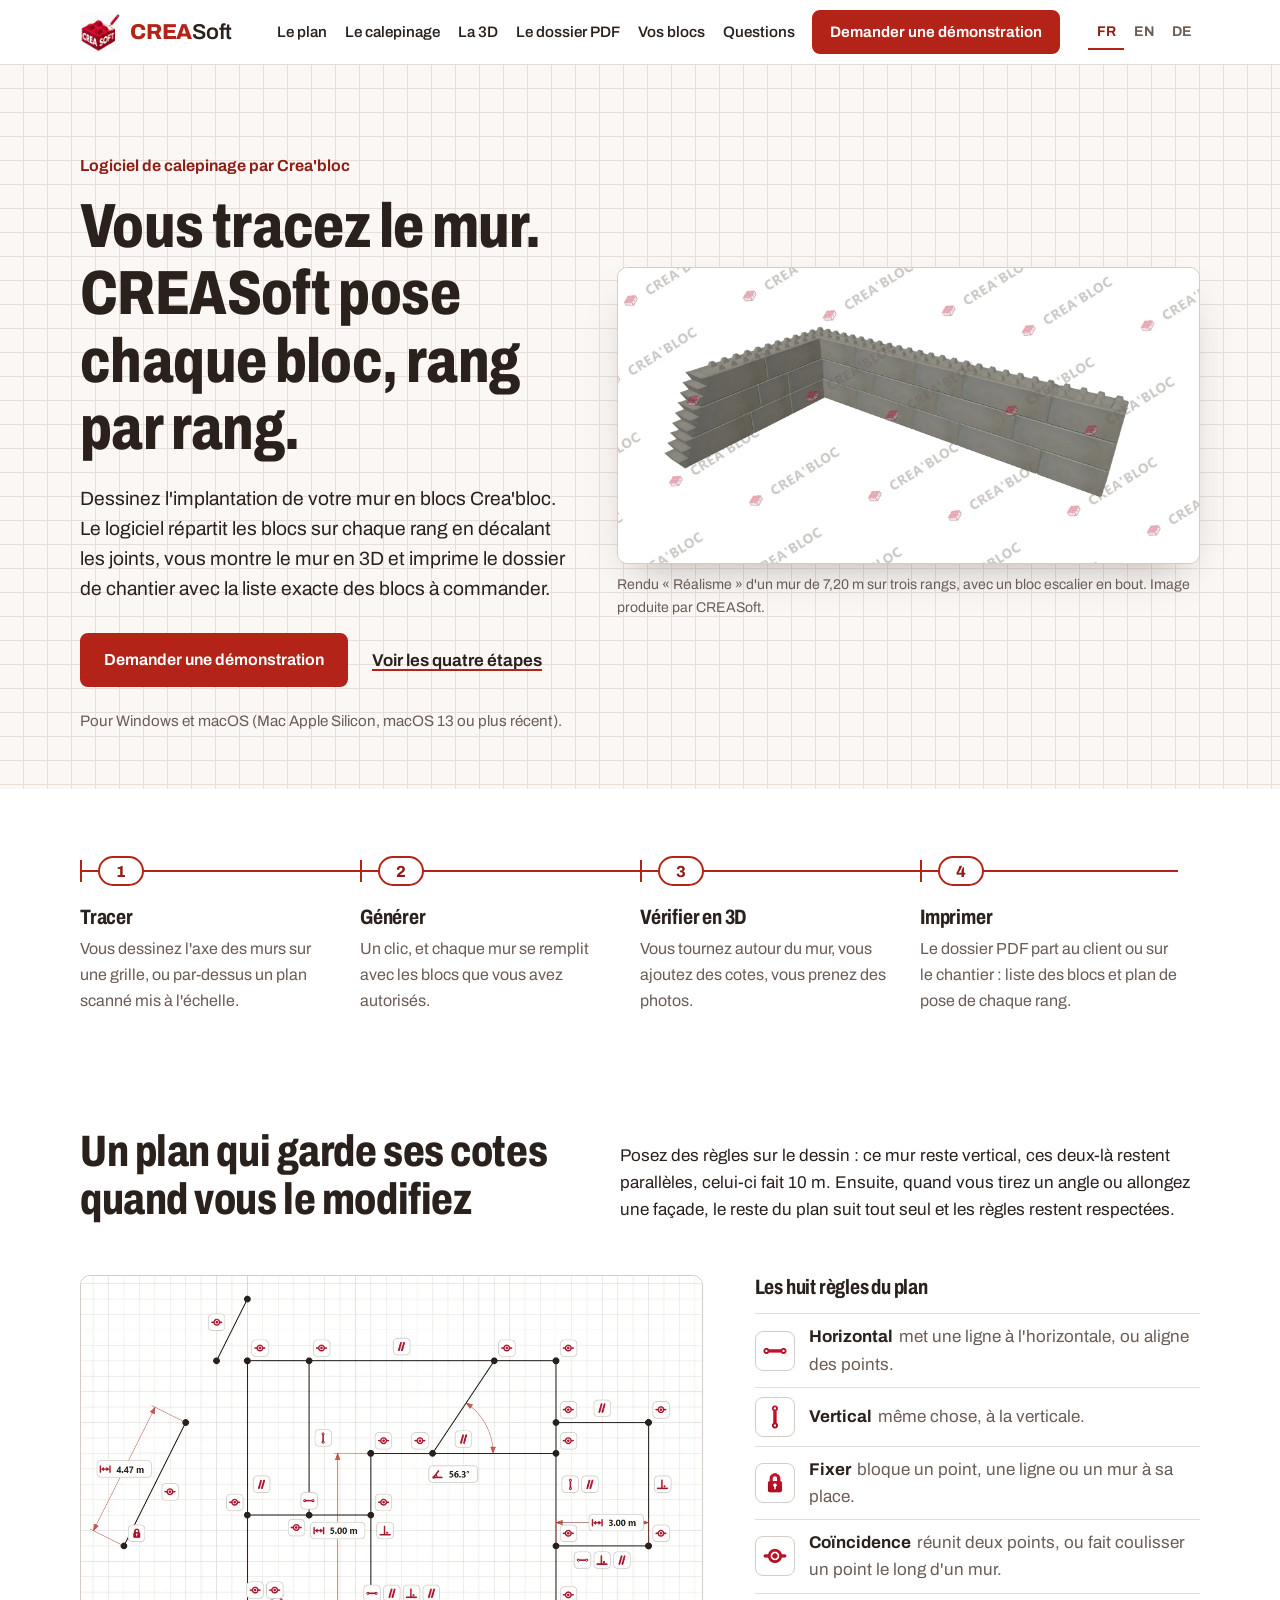
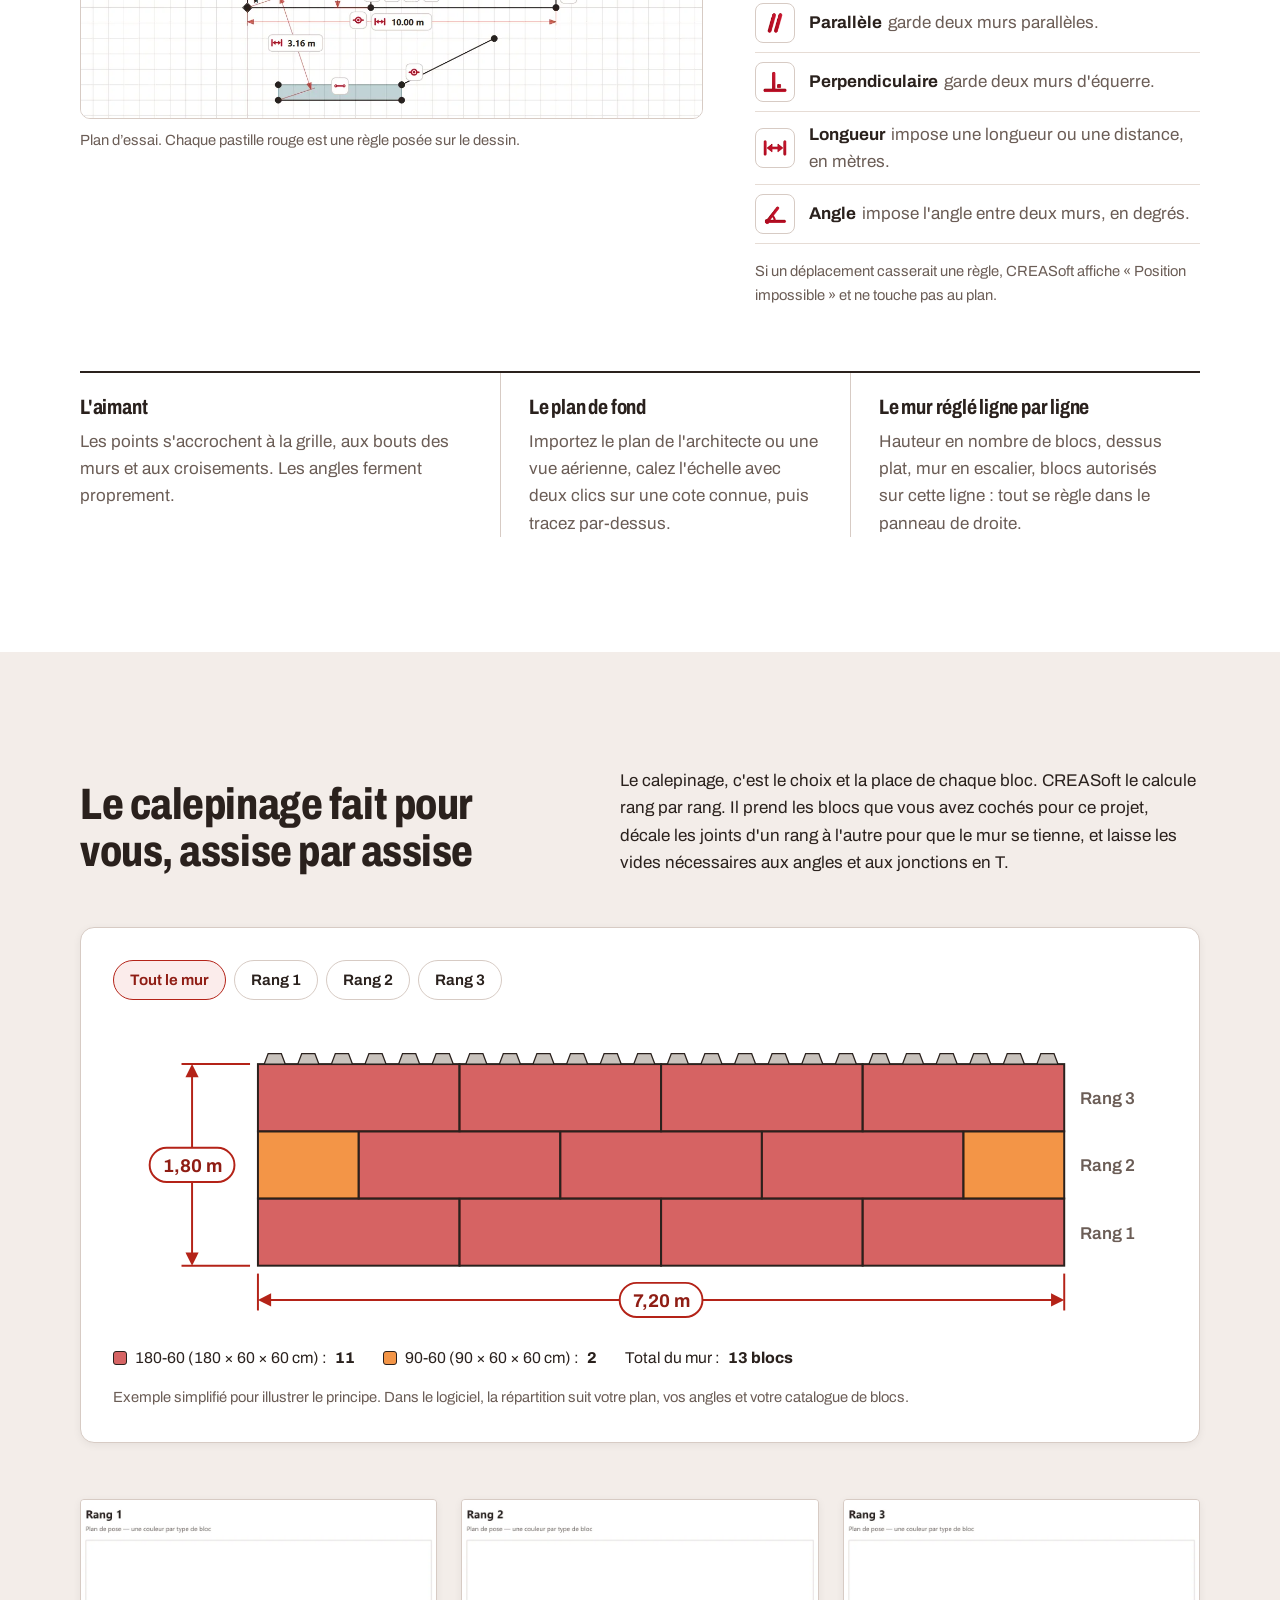
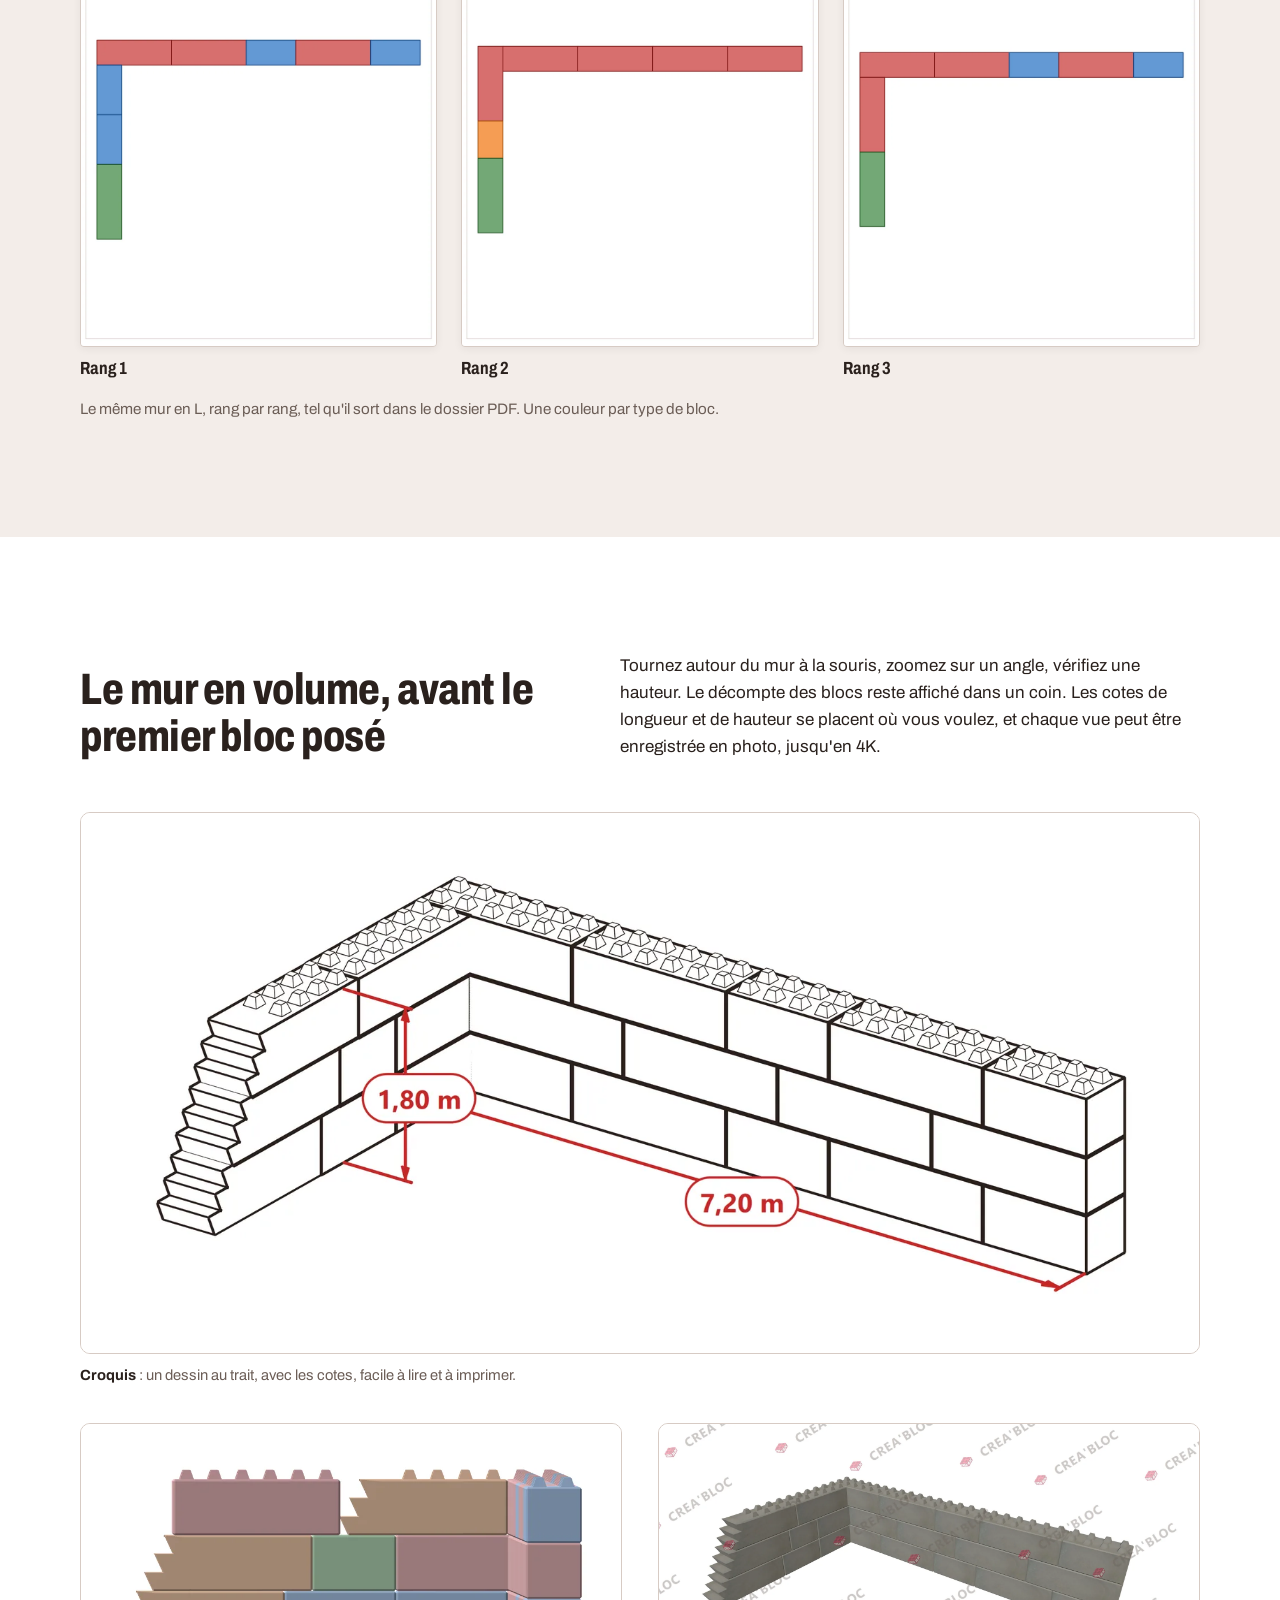
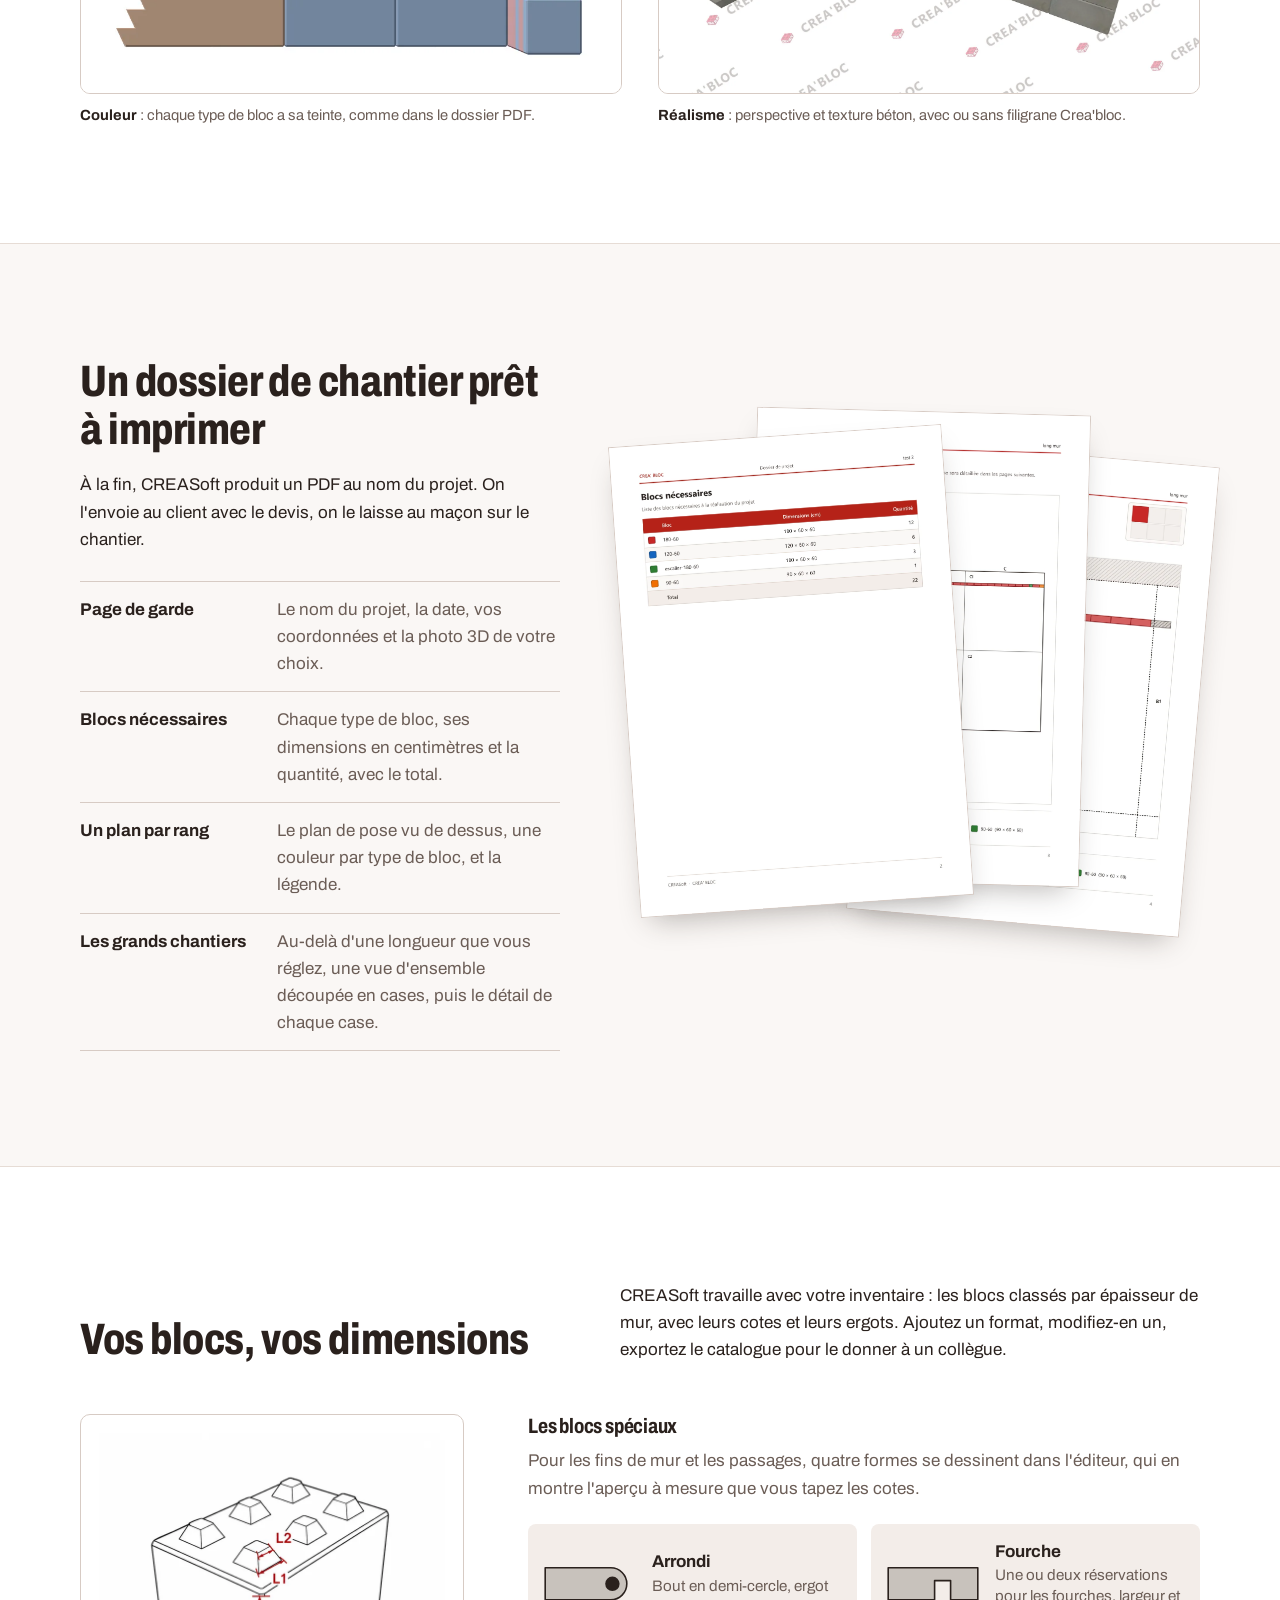
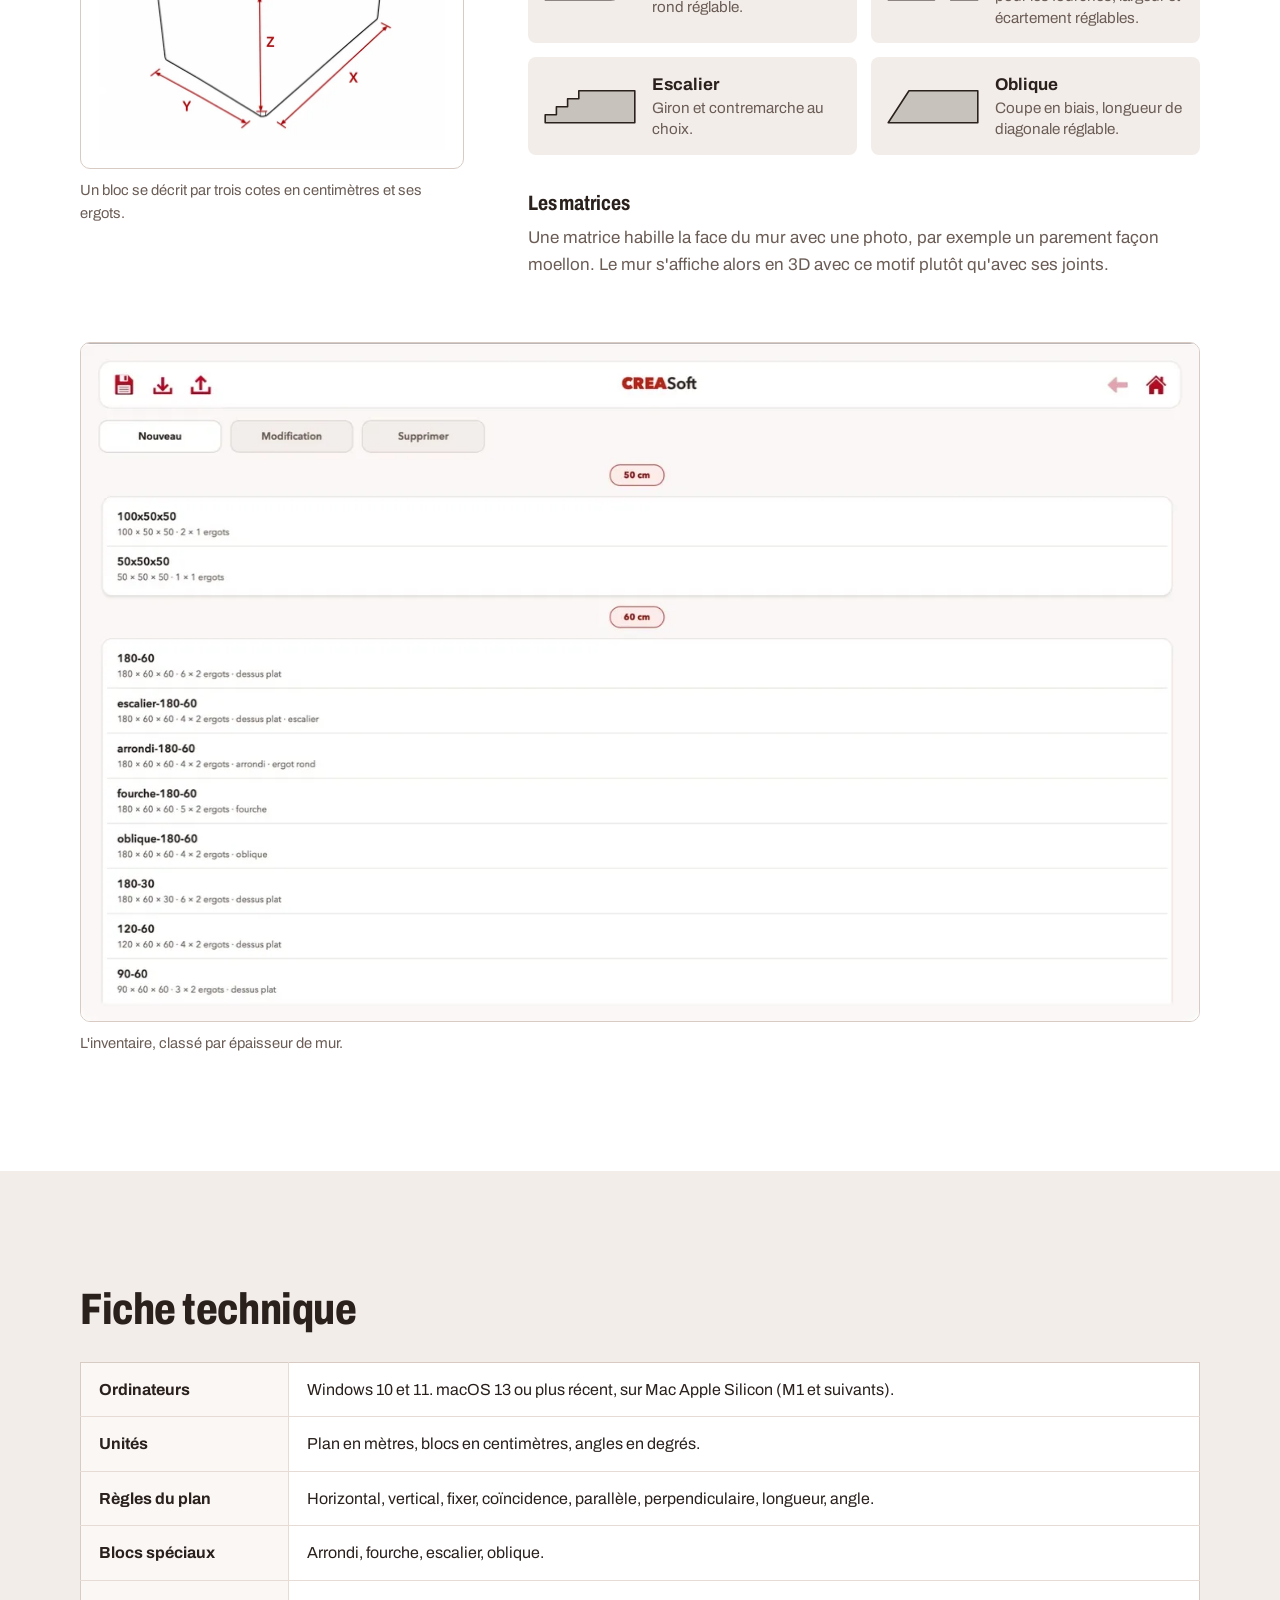
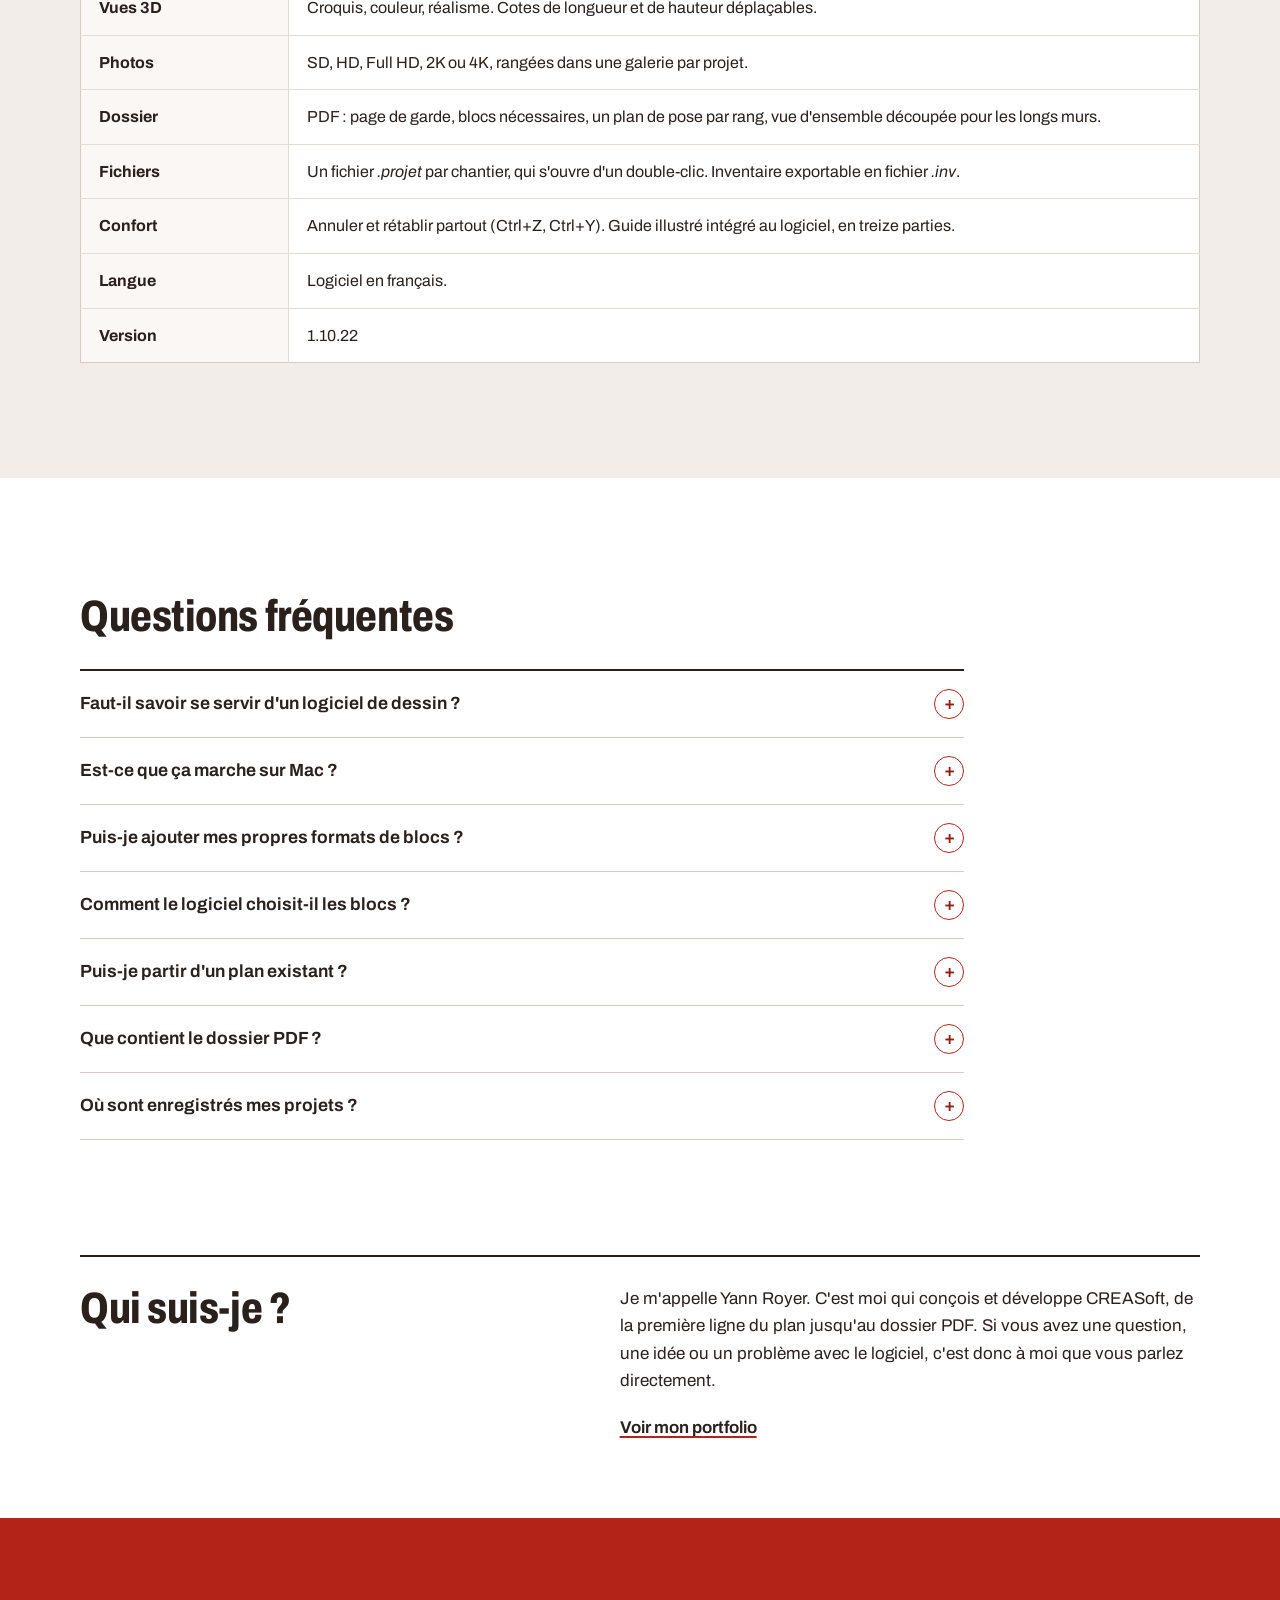
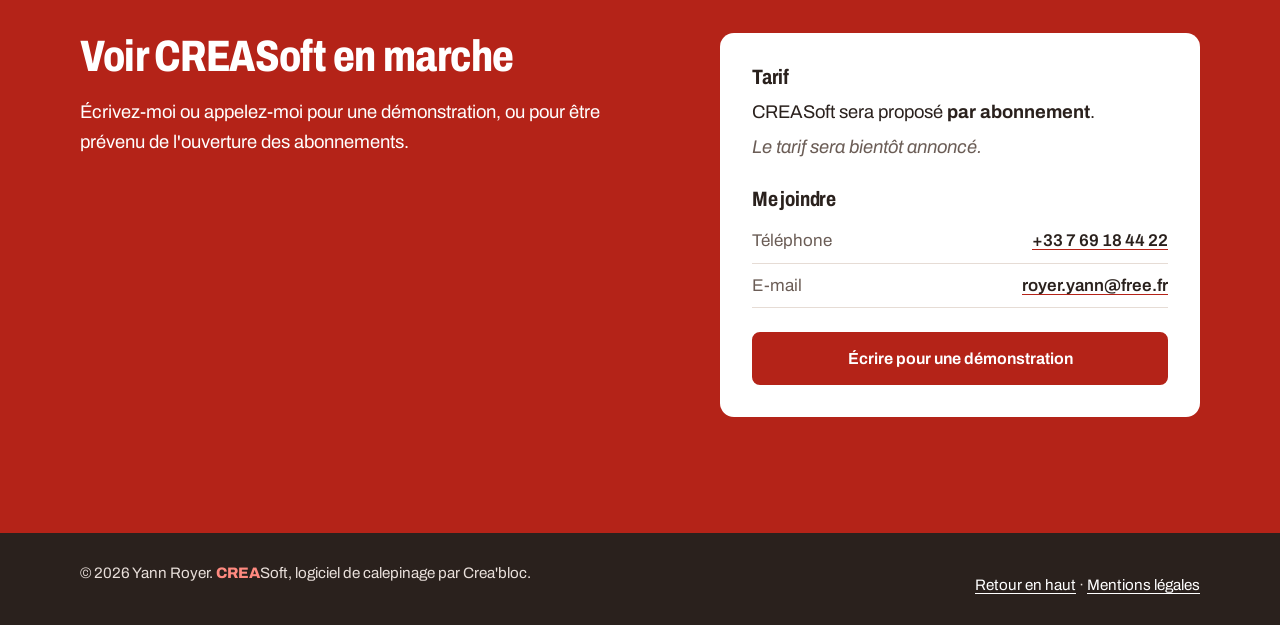
==== commit 8037916c: "Site en anglais et en allemand Pages en/ (accueil, legal notice) et de/ (accueil, Impressum), choix " ====
--- a/index.html
+++ b/index.html
@@ -9,6 +9,9 @@
 <link rel="preconnect" href="https://fonts.googleapis.com">
 <link rel="preconnect" href="https://fonts.gstatic.com" crossorigin>
 <link href="https://fonts.googleapis.com/css2?family=Archivo:wdth,wght@62..125,400..800&display=swap" rel="stylesheet">
+<link rel="alternate" hreflang="fr" href="https://yann-royer.github.io/CREASoft-web-page/">
+<link rel="alternate" hreflang="en" href="https://yann-royer.github.io/CREASoft-web-page/en/">
+<link rel="alternate" hreflang="de" href="https://yann-royer.github.io/CREASoft-web-page/de/">
 <link rel="stylesheet" href="style.css">
 </head>
 <body>
@@ -30,6 +33,11 @@
       <a href="#catalogue">Vos blocs</a>
       <a href="#questions">Questions</a>
       <a class="bouton bouton-petit" href="#contact">Demander une démonstration</a>
+    </nav>
+    <nav class="langues" aria-label="Langue du site">
+      <a href="index.html" lang="fr" hreflang="fr" aria-current="page" title="Français">FR</a>
+      <a href="en/index.html" lang="en" hreflang="en" title="English">EN</a>
+      <a href="de/index.html" lang="de" hreflang="de" title="Deutsch">DE</a>
     </nav>
   </div>
 </header>
@@ -272,6 +280,7 @@
       <tr><th scope="row">Dossier</th><td>PDF : page de garde, blocs nécessaires, un plan de pose par rang, vue d'ensemble découpée pour les longs murs.</td></tr>
       <tr><th scope="row">Fichiers</th><td>Un fichier <i>.projet</i> par chantier, qui s'ouvre d'un double-clic. Inventaire exportable en fichier <i>.inv</i>.</td></tr>
       <tr><th scope="row">Confort</th><td>Annuler et rétablir partout (Ctrl+Z, Ctrl+Y). Guide illustré intégré au logiciel, en treize parties.</td></tr>
+      <tr><th scope="row">Langue</th><td>Logiciel en français.</td></tr>
       <tr><th scope="row">Version</th><td>1.10.22</td></tr>
     </tbody>
   </table>
--- a/style.css
+++ b/style.css
@@ -134,7 +134,7 @@
   min-height: 44px; padding: 8px 16px; cursor: pointer;
 }
 
-@media (max-width: 1140px) {
+@media (max-width: 1240px) {
   .menu-bouton { display: inline-flex; align-items: center; }
   .menu {
     display: none;
@@ -480,3 +480,28 @@
 .legal ul { padding-left: 1.2em; }
 .legal a { overflow-wrap: anywhere; }
 .retour { display: inline-block; margin-bottom: 24px; font-weight: 600; }
+
+/* ---------- Choix de la langue ---------- */
+.marque { margin-right: auto; }
+.langues { display: flex; align-items: center; gap: 2px; margin-left: 8px; }
+.langues a {
+  display: inline-flex; align-items: center; justify-content: center;
+  min-width: 36px; min-height: 36px; padding: 4px 6px; border-radius: 6px;
+  font-size: .88rem; font-weight: 650; color: var(--encre-douce); text-decoration: none;
+}
+.langues a:hover { color: var(--brique-texte); background: var(--surface); }
+.langues a[aria-current="page"] { color: var(--brique-texte); box-shadow: inset 0 -2px 0 var(--brique); border-radius: 6px 6px 0 0; }
+@media (max-width: 1240px) { .langues { margin-left: 0; margin-right: 4px; } }
+@media (max-width: 360px) { .langues a { min-width: 30px; padding: 4px 3px; } }
+.menu-bouton { order: 3; }
+/* Petits téléphones : le logo (qui porte déjà « CREA SOFT ») suffit, pour laisser la place aux langues et au menu */
+@media (max-width: 440px) {
+  .entete-int { gap: 10px; }
+  .marque span { position: absolute; width: 1px; height: 1px; overflow: hidden; clip: rect(0 0 0 0); white-space: nowrap; }
+  .marque img { width: 44px; height: 44px; }
+}
+.bouton-petit { white-space: nowrap; }
+@media (min-width: 1241px) {
+  .menu a:not(.bouton) { padding: 8px 7px; font-size: .95rem; }
+  .menu .bouton { margin-left: 6px; }
+}
